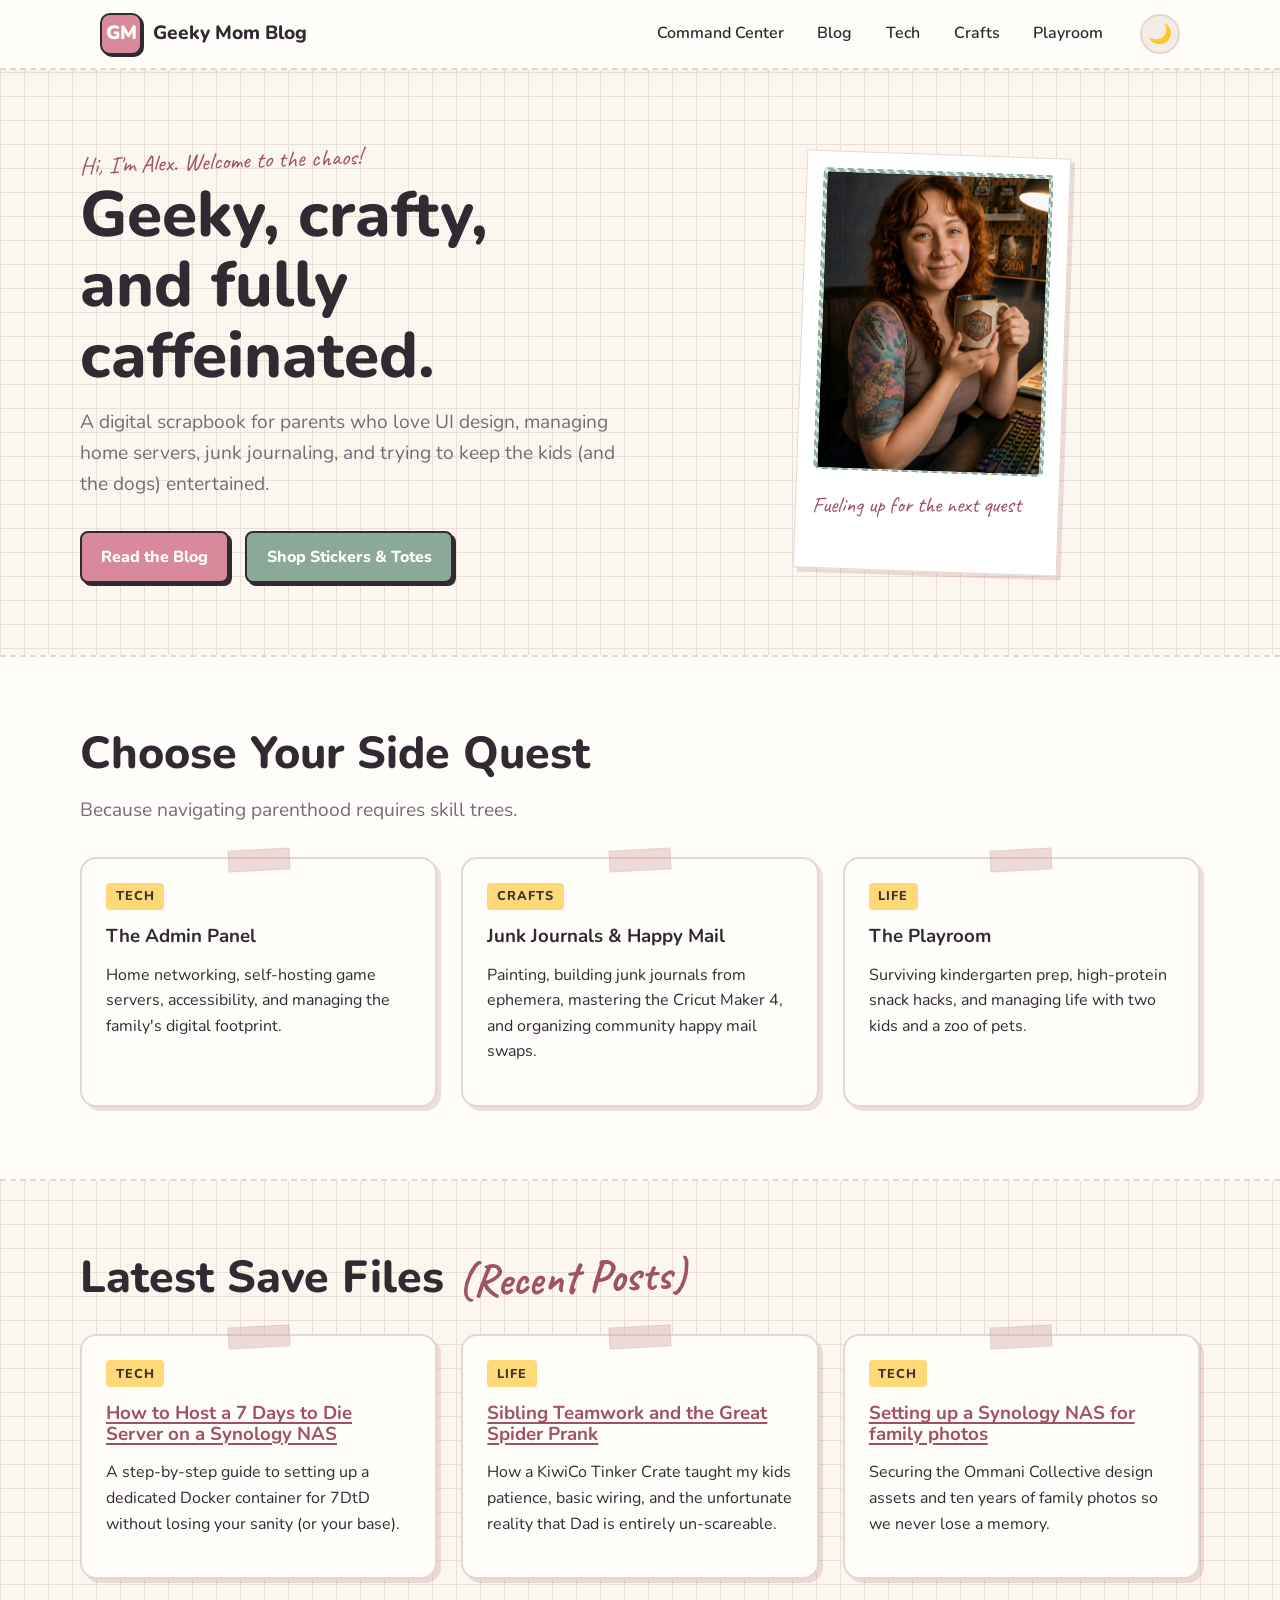
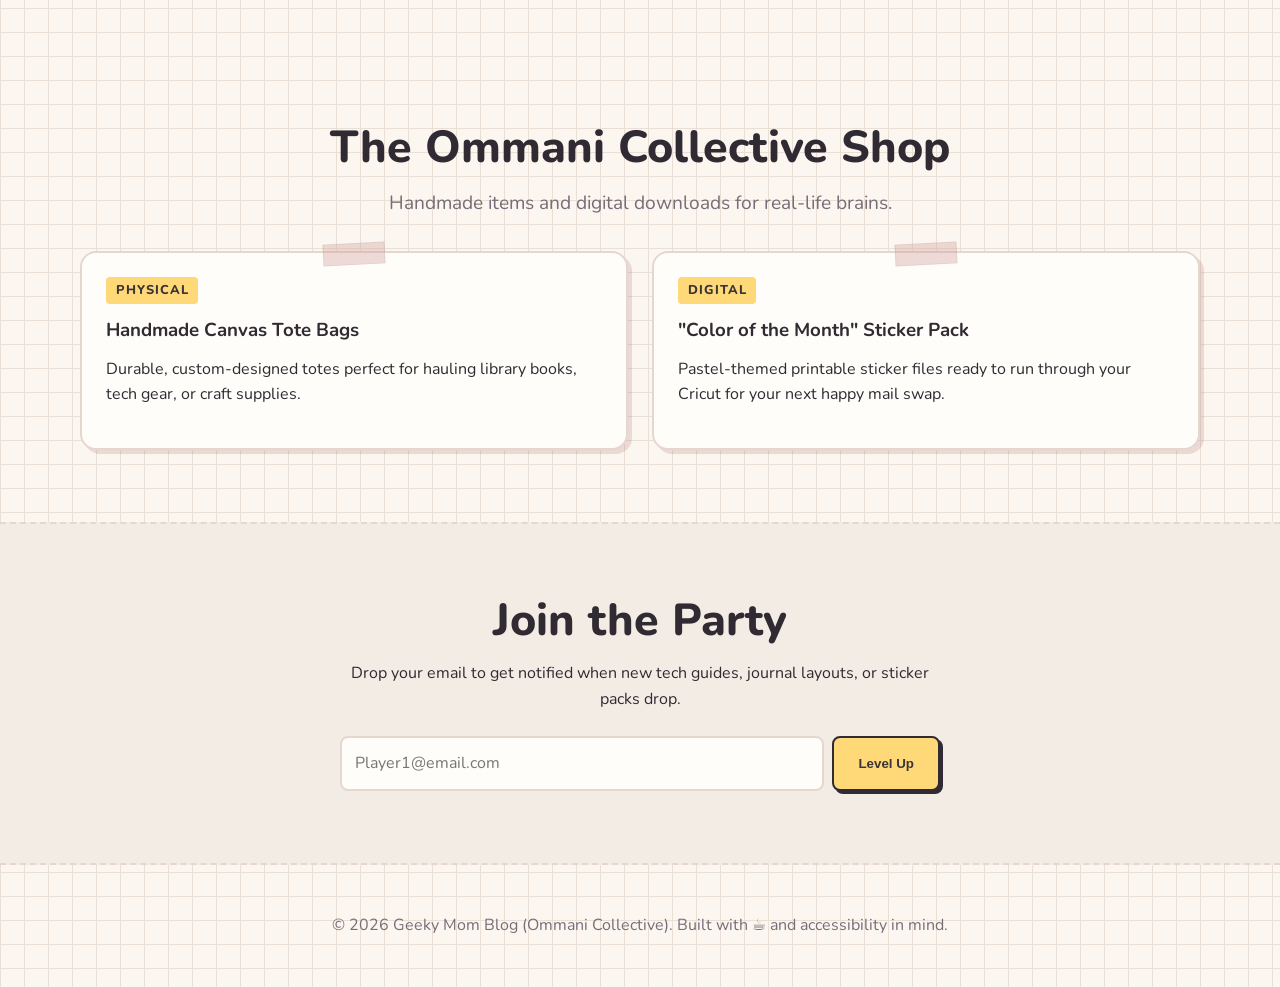
==== index.html @ cf841fa7 "Refactor CSS variables for light and dark themes Updated CSS variables for light and dark themes wit" ====
<!DOCTYPE html>
<html lang="en">
<head>
  <meta charset="UTF-8" />
  <meta name="viewport" content="width=device-width, initial-scale=1.0" />
  <meta name="description" content="Geeky Mom Blog - A cozy, practical resource for parents who love tech, gaming, crafts, and making real life manageable." />
  <title>Geeky Mom Blog | By Alex</title>
  
  <link rel="preconnect" href="https://fonts.googleapis.com">
  <link rel="preconnect" href="https://fonts.gstatic.com" crossorigin>
  <link href="https://fonts.googleapis.com/css2?family=Caveat:wght@600;700&family=Nunito:wght@400;600;800&display=swap" rel="stylesheet">

  <style>
:root {
  /* Cozy Geeky Craft Light Mode Palette */
  --bg: #fbf6ef;
  --grid-color: #eadfd4;

  --surface: #fffdf9;
  --surface-soft: #f3ece5;

  --ink: #302b33;
  --muted: #766d78;

  --brand: #d8899b;       /* playful dusty rose */
  --brand-dark: #9f5263;  /* stronger rose for links */
  --accent: #8aa99a;      /* softer modern sage */
  --accent-soft: #e1ece5; /* pale mint-sage */

  --lavender: #d8c7ef;
  --lavender-soft: #f0e9fa;

  --highlight: #ffd977;   /* warm sticker gold */
  --peach: #f4b7a6;
  --blue: #8bb9d6;

  --border: #e5d7ce;
  --shadow: 4px 4px 0px rgba(159, 82, 99, 0.18);

  --radius: 16px;
  --max-width: 1120px;
}

/* Late Night Geek Mode Palette */
[data-theme="dark"] {
  --bg: #171827;
  --grid-color: #29283a;

  --surface: #232337;
  --surface-soft: #2e2d46;

  --ink: #fff7ed;
  --muted: #c7bdcb;

  --brand: #ff9fb7;       /* cyber rose */
  --brand-dark: #ffb4c6;  /* brighter link rose */
  --accent: #7fd7c4;      /* mint-cyan instead of muddy green */
  --accent-soft: #263f46; /* deep teal panel */

  --lavender: #b9a7ff;
  --lavender-soft: #332f55;

  --highlight: #ffd86b;
  --peach: #ffb199;
  --blue: #7cc7ff;

  --border: #47445f;
  --shadow: 4px 4px 0px rgba(255, 159, 183, 0.22);
}

    * {
      box-sizing: border-box;
      transition: background-color 0.3s ease, color 0.3s ease;
    }

    html {
      scroll-behavior: smooth;
    }

    body {
      margin: 0;
      font-family: 'Nunito', system-ui, sans-serif;
      color: var(--ink);
      background-color: var(--bg);
      /* Grid paper background texture */
      background-image: 
        linear-gradient(var(--grid-color) 1px, transparent 1px),
        linear-gradient(90deg, var(--grid-color) 1px, transparent 1px);
      background-size: 24px 24px;
      line-height: 1.6;
    }

    .handwritten {
      font-family: 'Caveat', cursive;
      color: var(--brand-dark);
      font-size: 1.5em;
      transform: rotate(-2deg);
      display: inline-block;
    }

    a {
      color: var(--brand-dark);
      text-decoration-thickness: 0.12em;
      text-underline-offset: 0.18em;
    }

    a:hover {
      color: var(--accent);
    }

    a:focus-visible, button:focus-visible, input:focus-visible {
      outline: 3px dashed var(--brand);
      outline-offset: 4px;
      border-radius: 8px;
    }

    /* Header & Navigation */
    header {
      background: var(--surface);
      border-bottom: 2px dashed var(--border);
      position: sticky;
      top: 0;
      z-index: 20;
      box-shadow: 0 4px 12px rgba(0,0,0,0.03);
    }

    .nav-wrap {
      max-width: var(--max-width);
      margin: 0 auto;
      padding: 0.8rem 1.25rem;
      display: flex;
      align-items: center;
      justify-content: space-between;
      flex-wrap: wrap;
      gap: 1rem;
    }

    .site-logo {
      display: inline-flex;
      align-items: center;
      gap: 0.7rem;
      text-decoration: none;
      color: var(--ink);
      font-weight: 800;
      font-size: 1.2rem;
    }

    .logo-mark {
      width: 42px;
      height: 42px;
      display: grid;
      place-items: center;
      border-radius: 10px;
      background: var(--brand);
      color: var(--surface);
      font-weight: 900;
      border: 2px solid var(--ink);
      box-shadow: 2px 2px 0px var(--ink); /* Pixel/gamified shadow */
    }

    nav {
      display: flex;
      align-items: center;
      gap: 1.5rem;
    }

    nav ul {
      list-style: none;
      display: flex;
      flex-wrap: wrap;
      gap: 0.5rem;
      margin: 0;
      padding: 0;
    }

    nav a {
      display: inline-block;
      padding: 0.4rem 0.8rem;
      border-radius: 8px;
      color: var(--ink);
      text-decoration: none;
      font-weight: 600;
    }

    nav a:hover {
      background: var(--accent-soft);
      color: var(--ink);
      transform: translateY(-1px);
    }

    /* Dark Mode Toggle */
    #theme-toggle {
      background: var(--surface-soft);
      border: 2px solid var(--border);
      border-radius: 50%;
      width: 40px;
      height: 40px;
      cursor: pointer;
      display: grid;
      place-items: center;
      font-size: 1.2rem;
    }
    
    #theme-toggle:hover {
      background: var(--highlight);
      border-color: var(--ink);
    }

    /* Layout Basics */
    section {
      padding: 4.5rem 1.25rem;
    }

    .container {
      max-width: var(--max-width);
      margin: 0 auto;
    }

    h1, h2, h3 {
      line-height: 1.1;
      margin: 0 0 1rem;
      color: var(--ink);
    }

    h1 { font-size: clamp(2.2rem, 5vw, 4rem); font-weight: 800; }
    h2 { font-size: clamp(1.8rem, 4vw, 2.8rem); font-weight: 800; }
    
    .lead {
      font-size: 1.2rem;
      color: var(--muted);
      max-width: 60ch;
      margin: 0 0 1.5rem;
    }

    /* Buttons */
    .btn {
      display: inline-flex;
      align-items: center;
      justify-content: center;
      padding: 0.7rem 1.2rem;
      border-radius: 8px;
      font-weight: 800;
      text-decoration: none;
      border: 2px solid var(--ink);
      box-shadow: 3px 3px 0px var(--ink);
      transition: all 0.15s ease;
    }

    .btn:hover {
      transform: translate(2px, 2px);
      box-shadow: 1px 1px 0px var(--ink);
    }

    .btn-primary {
      background: var(--brand);
      color: #fff;
    }

    .btn-secondary {
      background: var(--accent);
      color: #fff;
    }

    /* Hero Section */
    .hero-grid {
      display: grid;
      grid-template-columns: 1fr 1fr;
      gap: 3rem;
      align-items: center;
    }

    .polaroid-wrapper {
      background: #fff;
      padding: 1rem 1rem 3rem 1rem;
      border: 1px solid var(--border);
      box-shadow: var(--shadow);
      transform: rotate(2deg);
      max-width: 400px;
      margin: auto;
    }

    .polaroid-img {
      width: 100%;
      height: 300px;
      background: var(--accent-soft);
      border-radius: 4px;
      display: grid;
      place-items: center;
      color: var(--accent);
      font-weight: 800;
      text-align: center;
      border: 2px dashed var(--accent);
    }

    .polaroid-caption {
      text-align: center;
      margin-top: 1rem;
      font-size: 1.4rem;
    }

    /* Cards */
    .card-grid {
      display: grid;
      grid-template-columns: repeat(auto-fit, minmax(300px, 1fr));
      gap: 1.5rem;
    }

    .card {
      background: var(--surface);
      border: 2px solid var(--border);
      border-radius: var(--radius);
      padding: 1.5rem;
      box-shadow: var(--shadow);
      position: relative;
    }

    /* "Washi Tape" effect */
    .card::before {
      content: '';
      position: absolute;
      top: -10px;
      left: 50%;
      transform: translateX(-50%) rotate(-3deg);
      width: 60px;
      height: 20px;
      background: rgba(210, 166, 161, 0.4);
      border: 1px solid rgba(0,0,0,0.05);
    }

    .tag {
      display: inline-block;
      margin-bottom: 1rem;
      padding: 0.2rem 0.6rem;
      border-radius: 4px;
      background: var(--highlight);
      color: #3a3536; /* Always dark for contrast */
      font-weight: 800;
      font-size: 0.8rem;
      text-transform: uppercase;
      letter-spacing: 1px;
    }

    /* Newsletter */
    .newsletter {
      background: var(--surface-soft);
      border-top: 2px dashed var(--border);
      border-bottom: 2px dashed var(--border);
    }

    .newsletter-box {
      text-align: center;
      max-width: 600px;
      margin: auto;
    }

    form {
      display: flex;
      gap: 0.5rem;
      margin-top: 1.5rem;
    }

    input {
      flex: 1;
      padding: 0.8rem;
      border-radius: 8px;
      border: 2px solid var(--border);
      font: inherit;
      background: var(--surface);
      color: var(--ink);
    }

    button[type="submit"] {
      padding: 0.8rem 1.5rem;
      border-radius: 8px;
      border: 2px solid var(--ink);
      background: var(--highlight);
      color: #3a3536;
      font-weight: 800;
      cursor: pointer;
      box-shadow: 3px 3px 0px var(--ink);
      transition: all 0.15s ease;
    }
    
    button[type="submit"]:hover {
      transform: translate(2px, 2px);
      box-shadow: 1px 1px 0px var(--ink);
    }

    footer {
      padding: 2rem 1.25rem;
      text-align: center;
      color: var(--muted);
    }

    @media (max-width: 860px) {
      .hero-grid { grid-template-columns: 1fr; }
      .polaroid-wrapper { transform: rotate(0); margin-top: 2rem; }
      form { flex-direction: column; }
    }
  </style>
</head>
<body>

  <header>
    <div class="nav-wrap">
      <a class="site-logo" href="index.html">
        <span class="logo-mark" aria-hidden="true">GM</span>
        <span>Geeky Mom Blog</span>
      </a>

      <nav aria-label="Main navigation">
        <ul>
          <li><a href="index.html">Command Center</a></li>
          <li><a href="blog.html">Blog</a></li>
          <li><a href="admin-panel.html">Tech</a></li>
          <li><a href="crafts.html">Crafts</a></li>
          <li><a href="playroom.html">Playroom</a></li>
        </ul>
        <button id="theme-toggle" aria-label="Switch to Dark Mode" title="Toggle Dark/Light Mode">🌙</button>
      </nav>
    </div>
  </header>

  <main id="main-content">
    
    <section class="hero">
      <div class="container hero-grid">
        <div>
          <span class="handwritten">Hi, I'm Alex. Welcome to the chaos!</span>
          <h1>Geeky, crafty, and fully caffeinated.</h1>
          <p class="lead">A digital scrapbook for parents who love UI design, managing home servers, junk journaling, and trying to keep the kids (and the dogs) entertained.</p>
          <div style="display: flex; gap: 1rem; margin-top: 2rem;">
            <a class="btn btn-primary" href="blog.html">Read the Blog</a>
            <a class="btn btn-secondary" href="#shop">Shop Stickers & Totes</a>
          </div>
        </div>

        <div class="polaroid-wrapper">
          <div class="polaroid-img">
          <img src="images/Defaultcopy.png" alt="Image of Alex showing off sleeve tattoo with a coffee mug" class="polaroid-img">
          </div>
          <div class="polaroid-caption handwritten">Fueling up for the next quest</div>
        </div>
      </div>
    </section>

    <section id="quests" style="background: var(--surface); border-top: 2px dashed var(--border); border-bottom: 2px dashed var(--border);">
      <div class="container">
        <h2>Choose Your Side Quest</h2>
        <p class="lead">Because navigating parenthood requires skill trees.</p>
        
        <div class="card-grid" style="margin-top: 2rem;">
          <article class="card">
            <span class="tag">Tech</span>
            <h3><a href="admin-panel.html" style="color: inherit; text-decoration: none;">The Admin Panel</a></h3>
            <p>Home networking, self-hosting game servers, accessibility, and managing the family's digital footprint.</p>
          </article>

          <article class="card">
            <span class="tag">Crafts</span>
            <h3><a href="crafts.html" style="color: inherit; text-decoration: none;">Junk Journals & Happy Mail</a></h3>
            <p>Painting, building junk journals from ephemera, mastering the Cricut Maker 4, and organizing community happy mail swaps.</p>
          </article>

           <article class="card">
            <span class="tag">Life</span>
            <h3><a href="playroom.html" style="color: inherit; text-decoration: none;">The Playroom</a></h3>
            <p>Surviving kindergarten prep, high-protein snack hacks, and managing life with two kids and a zoo of pets.</p>
          </article>
        </div>
      </div>
    </section>

    <section id="latest">
      <div class="container">
        <h2>Latest Save Files <span class="handwritten" style="font-size:1em;">(Recent Posts)</span></h2>
        
        <div class="card-grid" style="margin-top: 2rem;">
          <article class="card">
            <span class="tag">Tech</span>
            <h3><a href="7dtd-server.html">How to Host a 7 Days to Die Server on a Synology NAS</a></h3>
            <p>A step-by-step guide to setting up a dedicated Docker container for 7DtD without losing your sanity (or your base).</p>
          </article>

          <article class="card">
            <span class="tag">Life</span>
            <h3><a href="kiwico-spider.html">Sibling Teamwork and the Great Spider Prank</a></h3>
            <p>How a KiwiCo Tinker Crate taught my kids patience, basic wiring, and the unfortunate reality that Dad is entirely un-scareable.</p>
          </article>

          <article class="card">
            <span class="tag">Tech</span>
            <h3><a href="synology-photos.html">Setting up a Synology NAS for family photos</a></h3>
            <p>Securing the Ommani Collective design assets and ten years of family photos so we never lose a memory.</p>
          </article>
        </div>
      </div>
    </section>

    <section id="shop" class="shop-section">
      <div class="container" style="text-align: center;">
        <h2>The Ommani Collective Shop</h2>
        <p class="lead" style="margin: 0 auto 2rem;">Handmade items and digital downloads for real-life brains.</p>
        
        <div class="card-grid" style="text-align: left;">
          <article class="card">
            <span class="tag">Physical</span>
            <h3>Handmade Canvas Tote Bags</h3>
            <p>Durable, custom-designed totes perfect for hauling library books, tech gear, or craft supplies.</p>
          </article>

          <article class="card">
            <span class="tag">Digital</span>
            <h3>"Color of the Month" Sticker Pack</h3>
            <p>Pastel-themed printable sticker files ready to run through your Cricut for your next happy mail swap.</p>
          </article>
        </div>
      </div>
    </section>

    <section class="newsletter">
      <div class="container newsletter-box">
        <h2>Join the Party</h2>
        <p>Drop your email to get notified when new tech guides, journal layouts, or sticker packs drop.</p>
        <form action="#" method="post">
          <input type="email" placeholder="Player1@email.com" aria-label="Email address" required />
          <button type="submit">Level Up</button>
        </form>
      </div>
    </section>

  </main>

  <footer>
    <div class="container">
      <p>&copy; <span id="year"></span> Geeky Mom Blog (Ommani Collective). Built with ☕ and accessibility in mind.</p>
    </div>
  </footer>

  <script>
    // Set Current Year
    document.getElementById("year").textContent = new Date().getFullYear();

    // Dark Mode Toggle Logic
    const toggleBtn = document.getElementById('theme-toggle');
    const htmlEl = document.documentElement;
    
    // Check local storage for preference
    const currentTheme = localStorage.getItem('theme');
    if (currentTheme === 'dark') {
      htmlEl.setAttribute('data-theme', 'dark');
      toggleBtn.textContent = '☀️';
      toggleBtn.setAttribute('aria-label', 'Switch to Light Mode');
    }

    toggleBtn.addEventListener('click', () => {
      if (htmlEl.getAttribute('data-theme') === 'dark') {
        htmlEl.removeAttribute('data-theme');
        localStorage.setItem('theme', 'light');
        toggleBtn.textContent = '🌙';
        toggleBtn.setAttribute('aria-label', 'Switch to Dark Mode');
      } else {
        htmlEl.setAttribute('data-theme', 'dark');
        localStorage.setItem('theme', 'dark');
        toggleBtn.textContent = '☀️';
        toggleBtn.setAttribute('aria-label', 'Switch to Light Mode');
      }
    });
  </script>
</body>
</html>
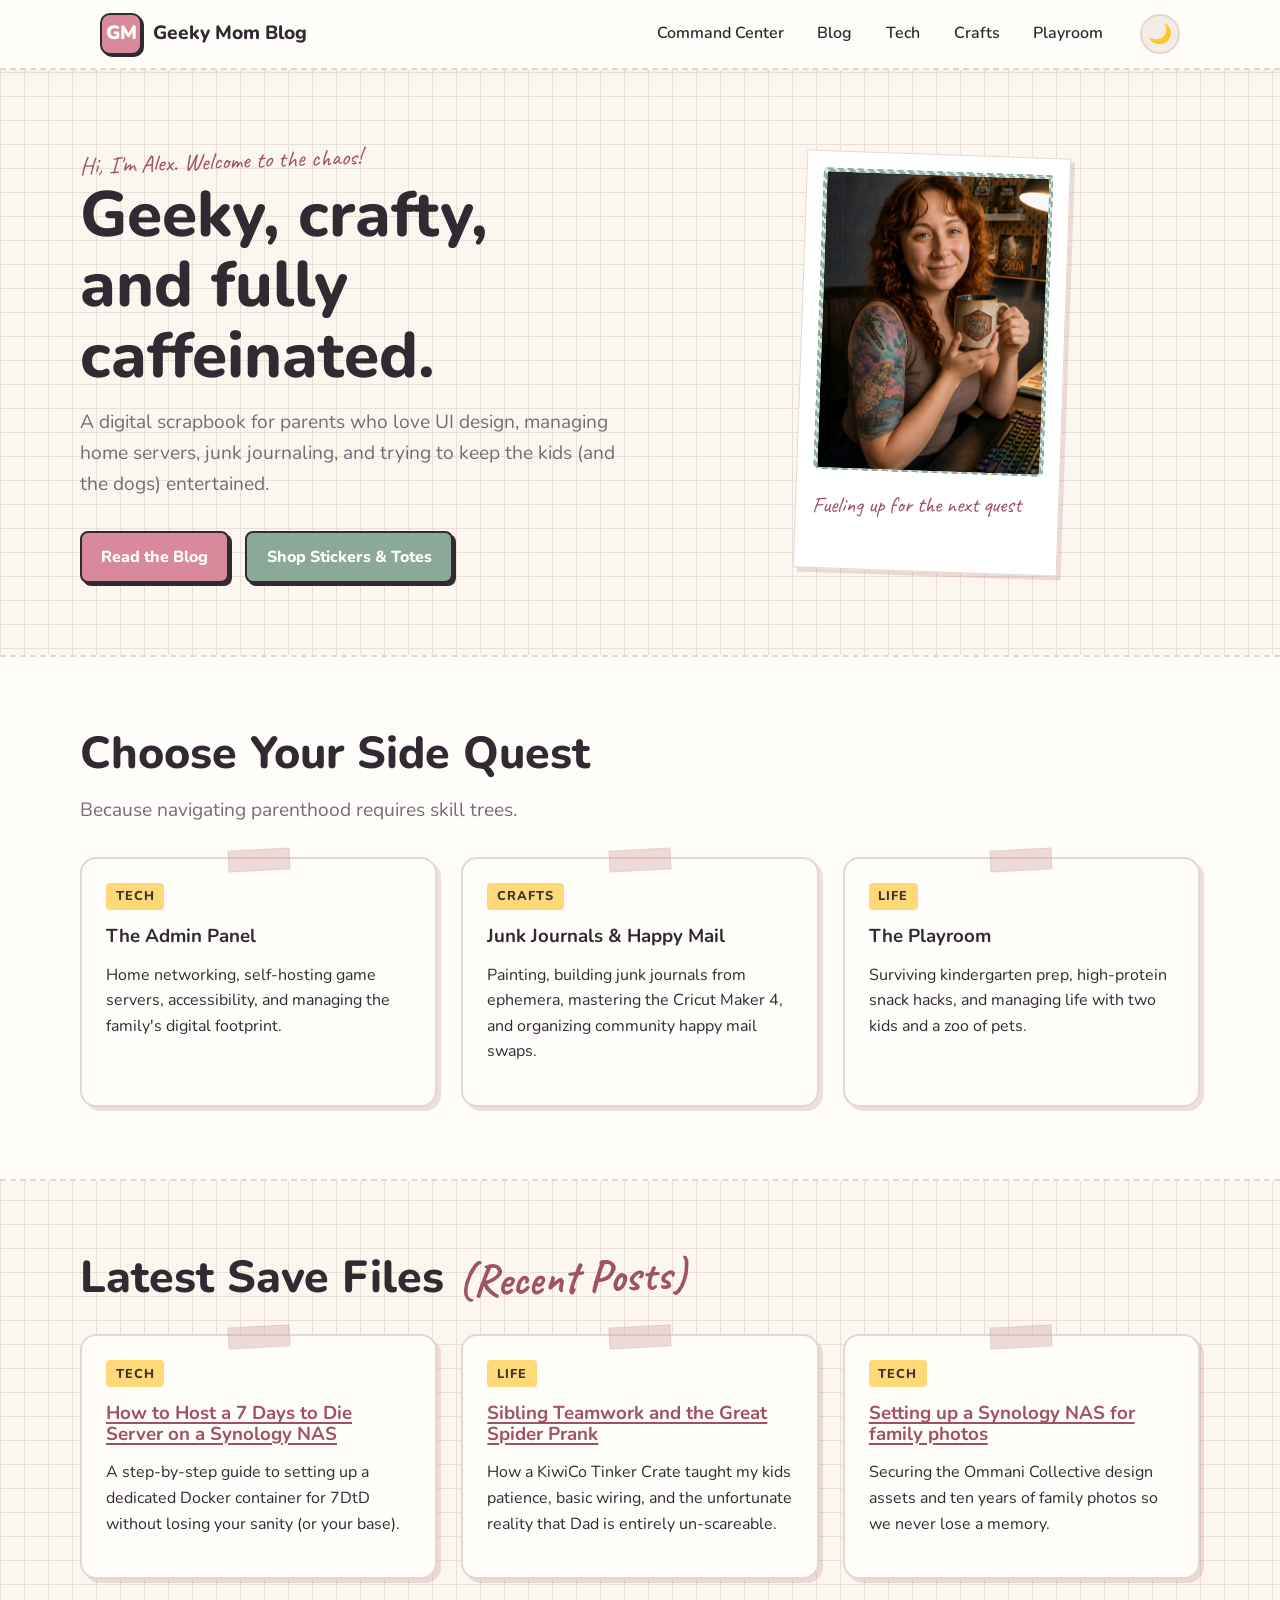
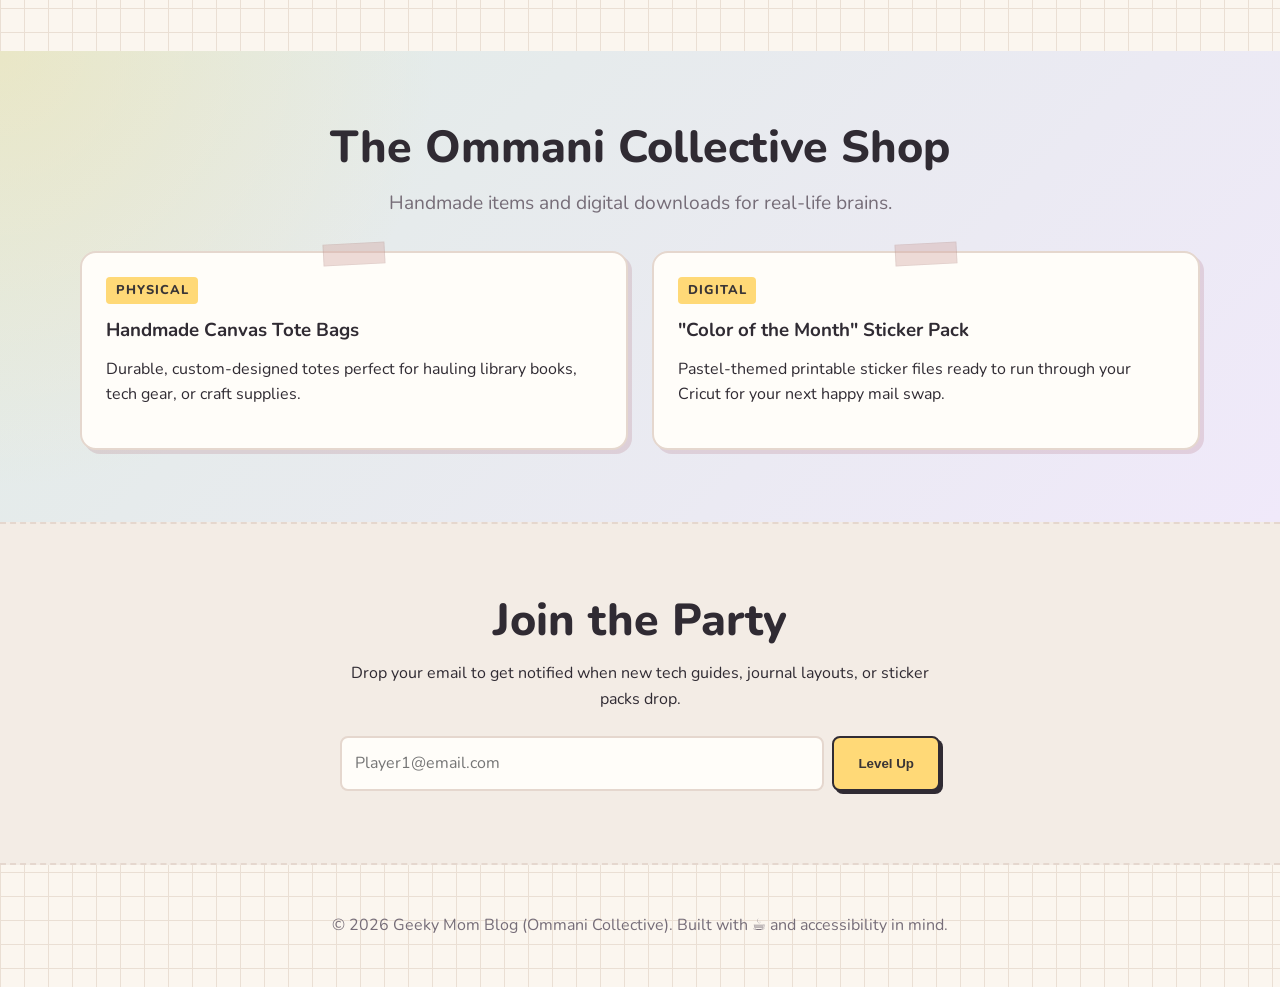
==== commit 7ef50d07: "Add styles for shop section with gradients" ====
--- a/index.html
+++ b/index.html
@@ -326,7 +326,18 @@
       background: rgba(210, 166, 161, 0.4);
       border: 1px solid rgba(0,0,0,0.05);
     }
-
+.shop-section {
+  background:
+    radial-gradient(circle at top left, rgba(255, 217, 119, 0.28), transparent 32%),
+    linear-gradient(135deg, var(--accent-soft), var(--lavender-soft));
+}
+
+[data-theme="dark"] .shop-section {
+  background:
+    radial-gradient(circle at top left, rgba(255, 216, 107, 0.18), transparent 30%),
+    radial-gradient(circle at bottom right, rgba(127, 215, 196, 0.16), transparent 34%),
+    linear-gradient(135deg, #22243a, #263f46);
+}
     .tag {
       display: inline-block;
       margin-bottom: 1rem;
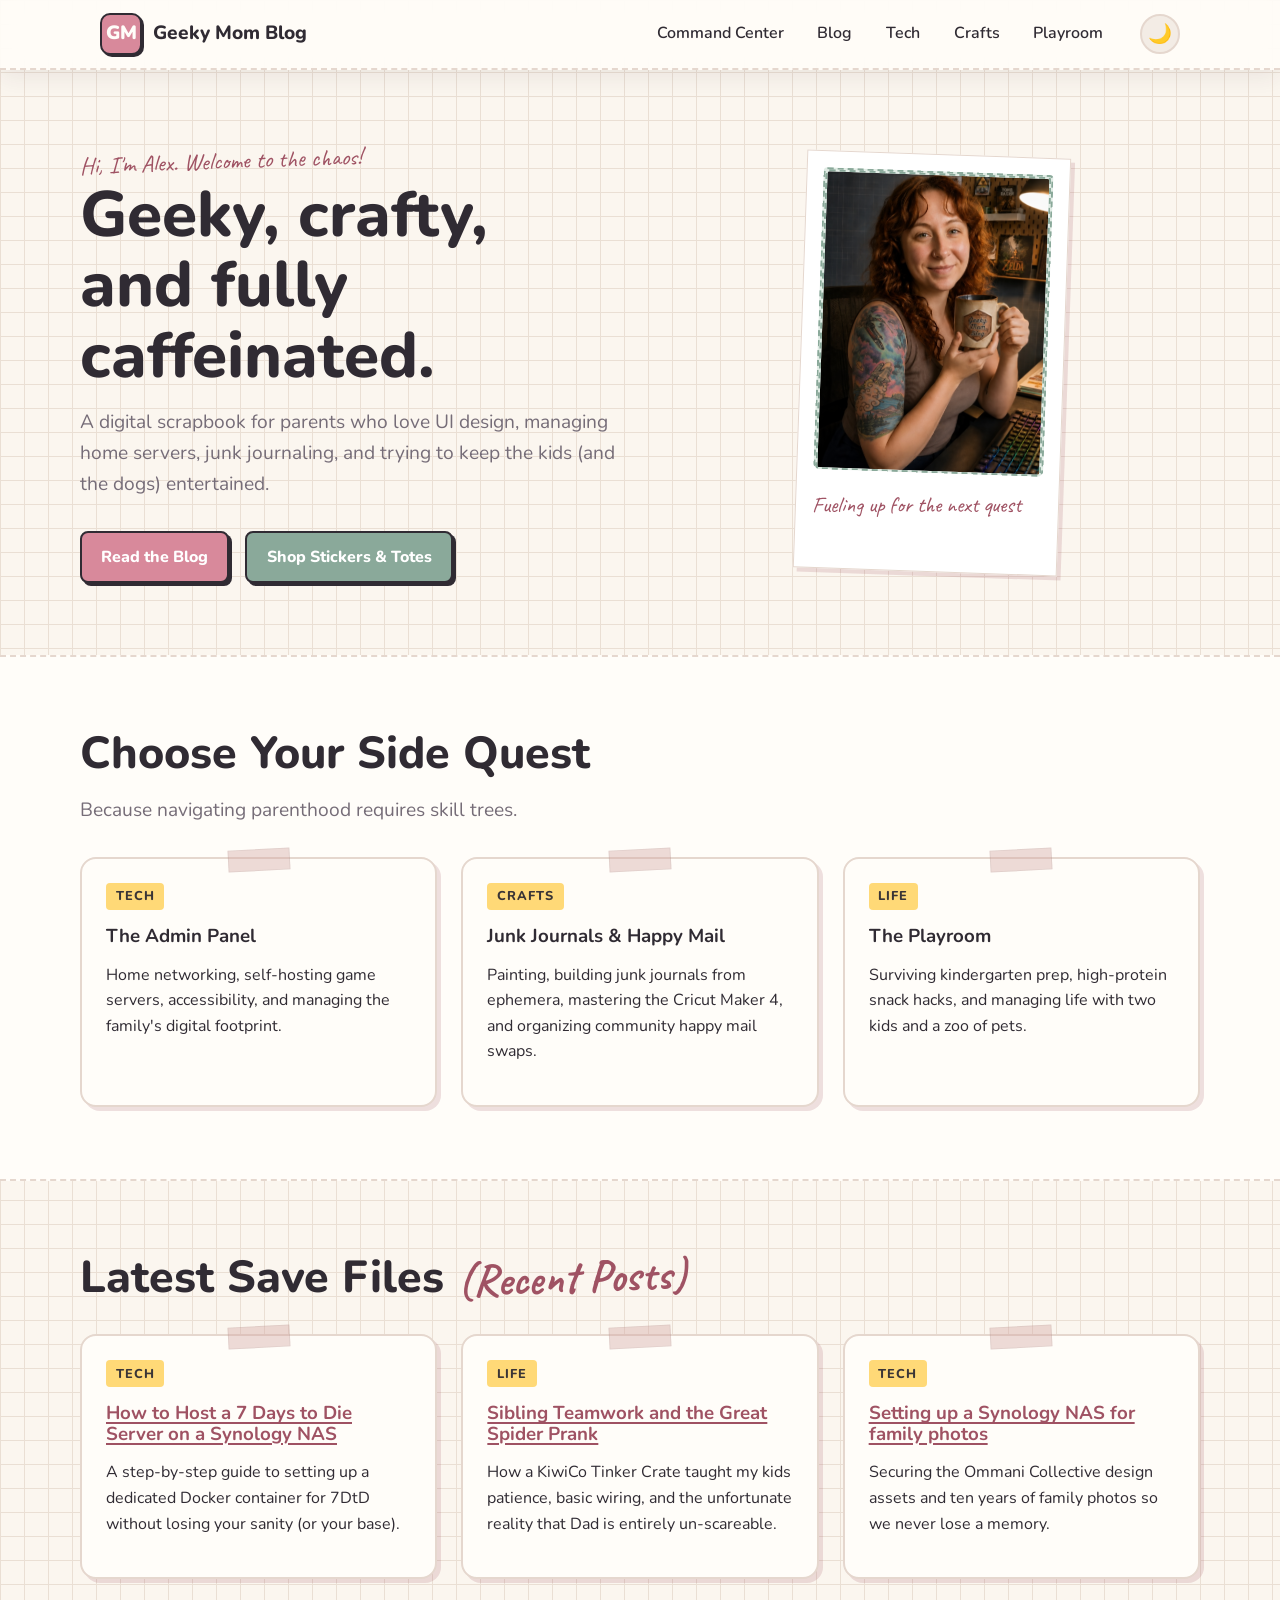
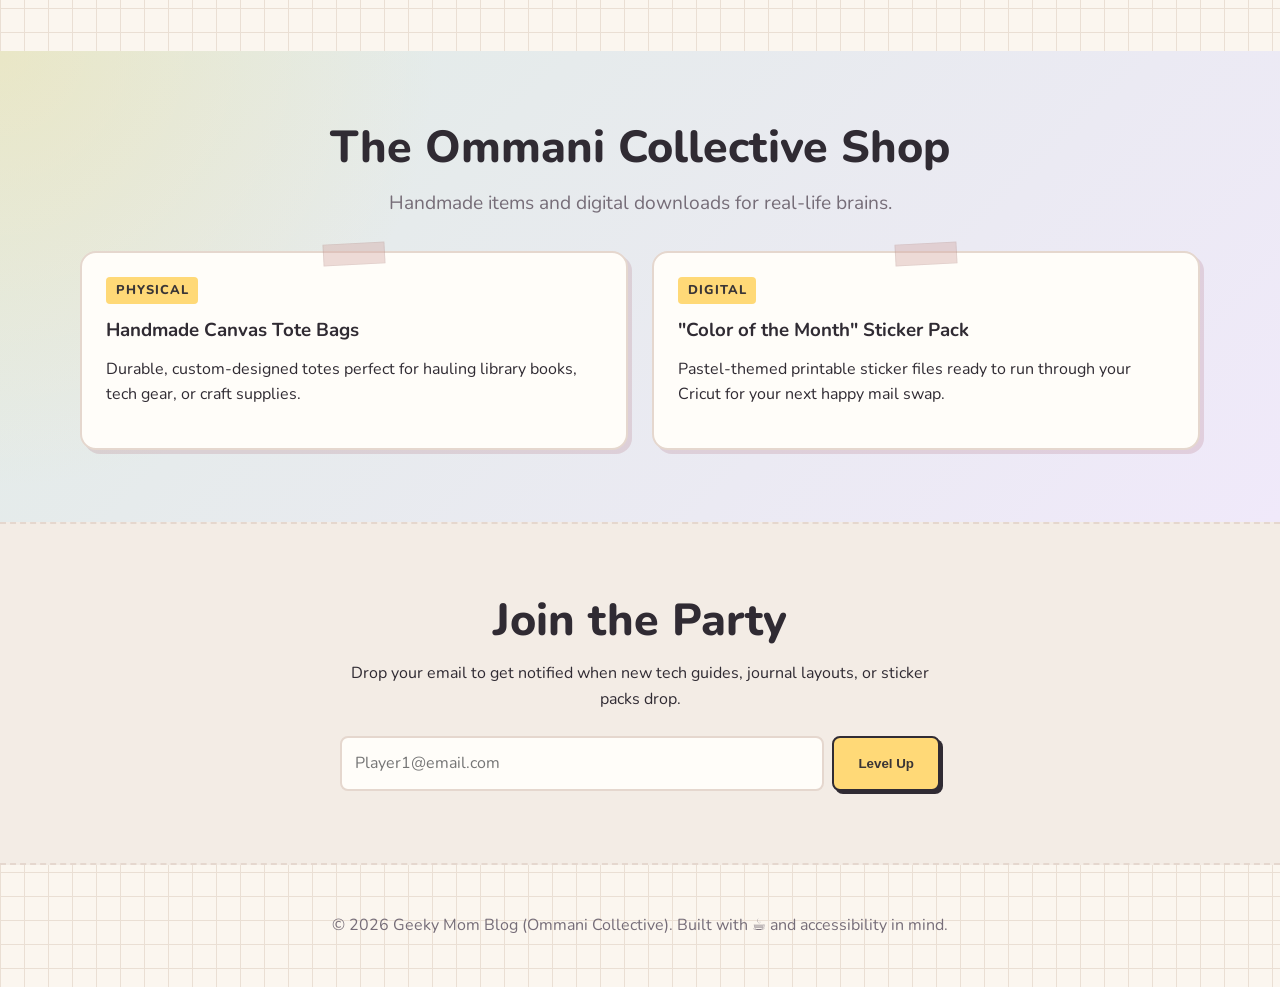
==== commit f5b9ddc5: "Revise header styles and add dark theme support Updated header styles for improved aesthetics and ad" ====
--- a/index.html
+++ b/index.html
@@ -116,13 +116,19 @@
 
     /* Header & Navigation */
     header {
-      background: var(--surface);
-      border-bottom: 2px dashed var(--border);
-      position: sticky;
-      top: 0;
-      z-index: 20;
-      box-shadow: 0 4px 12px rgba(0,0,0,0.03);
-    }
+  background: rgba(255, 253, 249, 0.88);
+  border-bottom: 2px dashed var(--border);
+  position: sticky;
+  top: 0;
+  z-index: 20;
+  box-shadow: 0 8px 24px rgba(48, 43, 51, 0.08);
+  backdrop-filter: blur(12px);
+}
+
+[data-theme="dark"] header {
+  background: rgba(35, 35, 55, 0.88);
+  box-shadow: 0 8px 24px rgba(0, 0, 0, 0.28);
+}
 
     .nav-wrap {
       max-width: var(--max-width);
@@ -260,7 +266,20 @@
       background: var(--accent);
       color: #fff;
     }
-
+    [data-theme="dark"] .btn-primary {
+  background: linear-gradient(135deg, var(--brand), var(--lavender));
+  color: #171827;
+}
+
+[data-theme="dark"] .btn-secondary {
+  background: linear-gradient(135deg, var(--accent), var(--blue));
+  color: #171827;
+}
+
+[data-theme="dark"] .tag {
+  background: linear-gradient(135deg, var(--highlight), var(--peach));
+  color: #171827;
+}
     /* Hero Section */
     .hero-grid {
       display: grid;
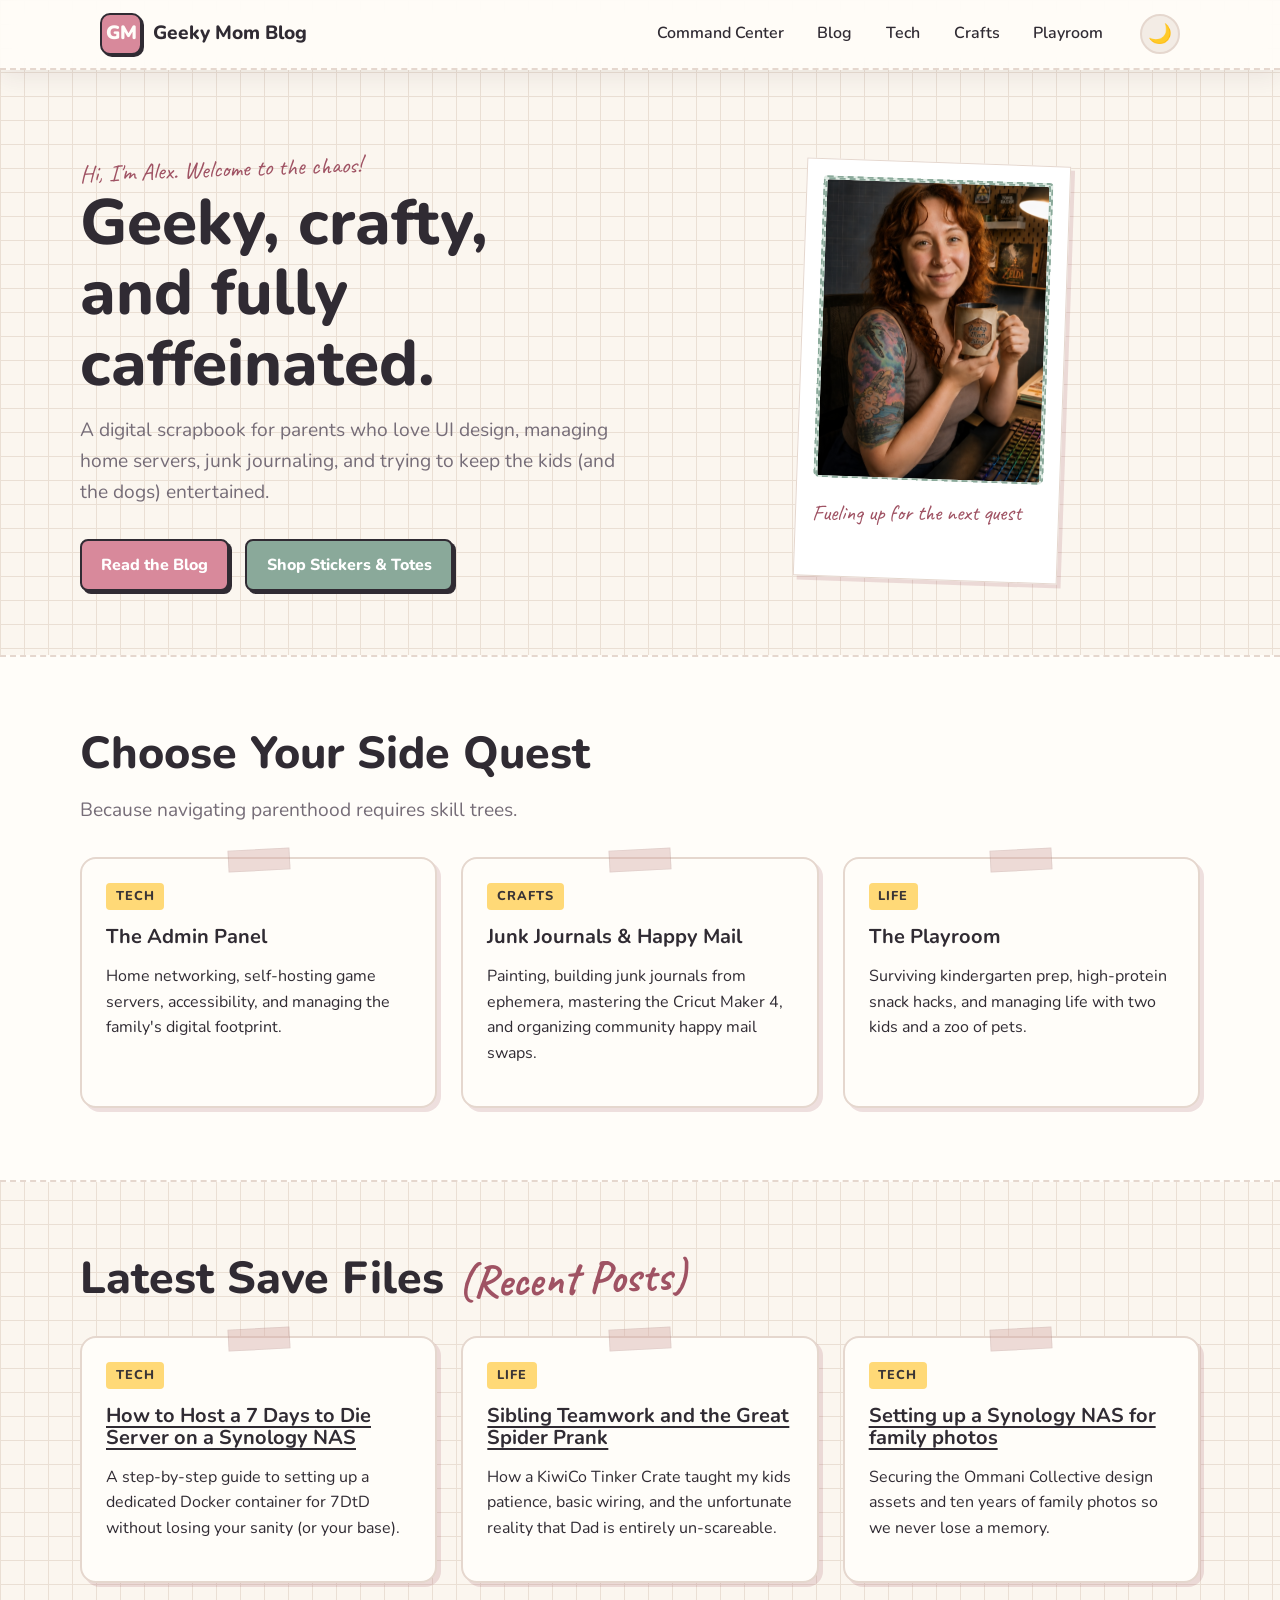
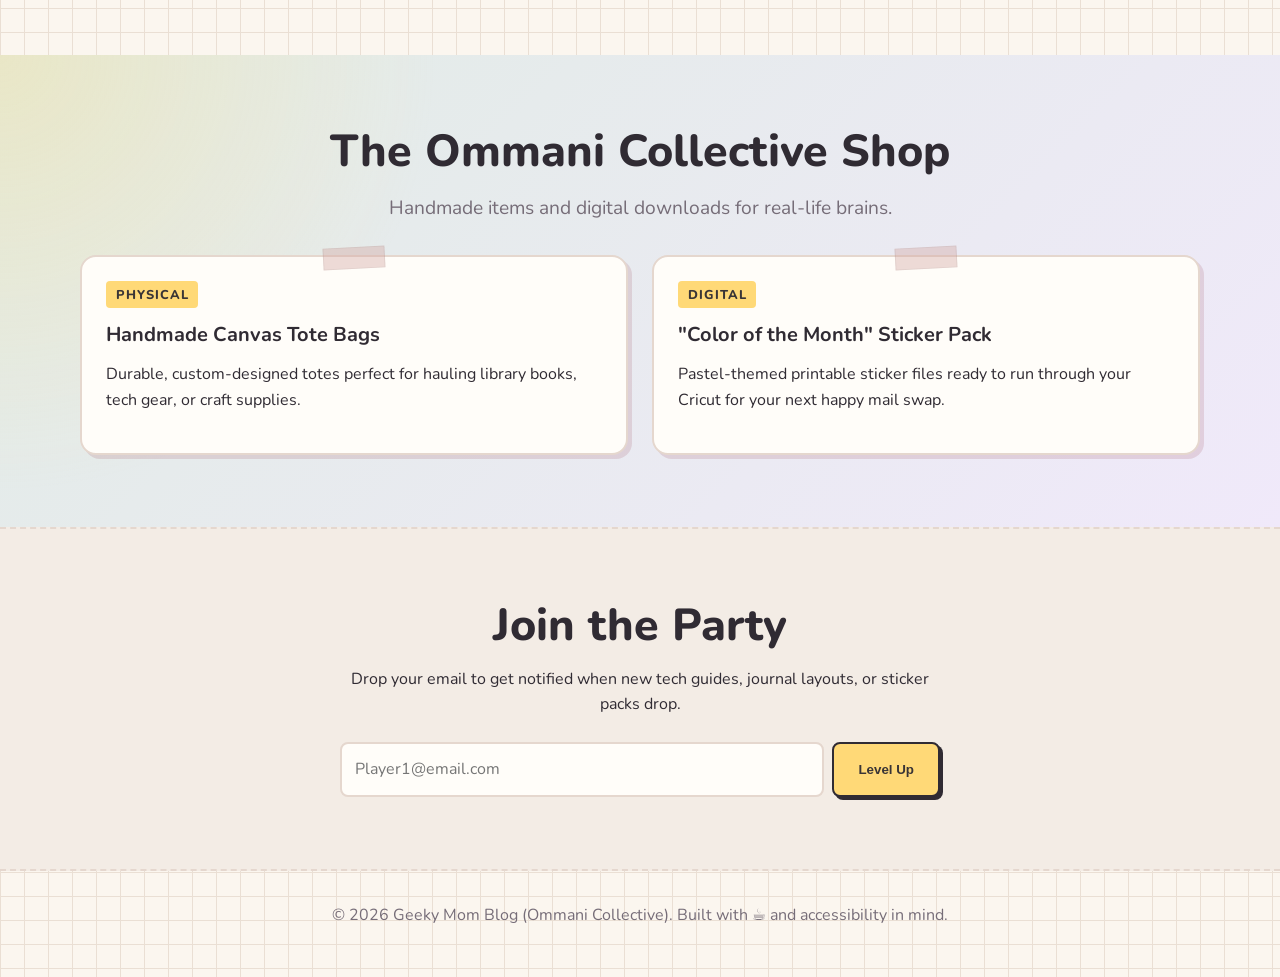
==== commit 96bbe2fa: "Link external stylesheet and remove inline styles Removed inline styles and linked external styleshe" ====
--- a/index.html
+++ b/index.html
@@ -9,425 +9,7 @@
   <link rel="preconnect" href="https://fonts.googleapis.com">
   <link rel="preconnect" href="https://fonts.gstatic.com" crossorigin>
   <link href="https://fonts.googleapis.com/css2?family=Caveat:wght@600;700&family=Nunito:wght@400;600;800&display=swap" rel="stylesheet">
-
-  <style>
-:root {
-  /* Cozy Geeky Craft Light Mode Palette */
-  --bg: #fbf6ef;
-  --grid-color: #eadfd4;
-
-  --surface: #fffdf9;
-  --surface-soft: #f3ece5;
-
-  --ink: #302b33;
-  --muted: #766d78;
-
-  --brand: #d8899b;       /* playful dusty rose */
-  --brand-dark: #9f5263;  /* stronger rose for links */
-  --accent: #8aa99a;      /* softer modern sage */
-  --accent-soft: #e1ece5; /* pale mint-sage */
-
-  --lavender: #d8c7ef;
-  --lavender-soft: #f0e9fa;
-
-  --highlight: #ffd977;   /* warm sticker gold */
-  --peach: #f4b7a6;
-  --blue: #8bb9d6;
-
-  --border: #e5d7ce;
-  --shadow: 4px 4px 0px rgba(159, 82, 99, 0.18);
-
-  --radius: 16px;
-  --max-width: 1120px;
-}
-
-/* Late Night Geek Mode Palette */
-[data-theme="dark"] {
-  --bg: #171827;
-  --grid-color: #29283a;
-
-  --surface: #232337;
-  --surface-soft: #2e2d46;
-
-  --ink: #fff7ed;
-  --muted: #c7bdcb;
-
-  --brand: #ff9fb7;       /* cyber rose */
-  --brand-dark: #ffb4c6;  /* brighter link rose */
-  --accent: #7fd7c4;      /* mint-cyan instead of muddy green */
-  --accent-soft: #263f46; /* deep teal panel */
-
-  --lavender: #b9a7ff;
-  --lavender-soft: #332f55;
-
-  --highlight: #ffd86b;
-  --peach: #ffb199;
-  --blue: #7cc7ff;
-
-  --border: #47445f;
-  --shadow: 4px 4px 0px rgba(255, 159, 183, 0.22);
-}
-
-    * {
-      box-sizing: border-box;
-      transition: background-color 0.3s ease, color 0.3s ease;
-    }
-
-    html {
-      scroll-behavior: smooth;
-    }
-
-    body {
-      margin: 0;
-      font-family: 'Nunito', system-ui, sans-serif;
-      color: var(--ink);
-      background-color: var(--bg);
-      /* Grid paper background texture */
-      background-image: 
-        linear-gradient(var(--grid-color) 1px, transparent 1px),
-        linear-gradient(90deg, var(--grid-color) 1px, transparent 1px);
-      background-size: 24px 24px;
-      line-height: 1.6;
-    }
-
-    .handwritten {
-      font-family: 'Caveat', cursive;
-      color: var(--brand-dark);
-      font-size: 1.5em;
-      transform: rotate(-2deg);
-      display: inline-block;
-    }
-
-    a {
-      color: var(--brand-dark);
-      text-decoration-thickness: 0.12em;
-      text-underline-offset: 0.18em;
-    }
-
-    a:hover {
-      color: var(--accent);
-    }
-
-    a:focus-visible, button:focus-visible, input:focus-visible {
-      outline: 3px dashed var(--brand);
-      outline-offset: 4px;
-      border-radius: 8px;
-    }
-
-    /* Header & Navigation */
-    header {
-  background: rgba(255, 253, 249, 0.88);
-  border-bottom: 2px dashed var(--border);
-  position: sticky;
-  top: 0;
-  z-index: 20;
-  box-shadow: 0 8px 24px rgba(48, 43, 51, 0.08);
-  backdrop-filter: blur(12px);
-}
-
-[data-theme="dark"] header {
-  background: rgba(35, 35, 55, 0.88);
-  box-shadow: 0 8px 24px rgba(0, 0, 0, 0.28);
-}
-
-    .nav-wrap {
-      max-width: var(--max-width);
-      margin: 0 auto;
-      padding: 0.8rem 1.25rem;
-      display: flex;
-      align-items: center;
-      justify-content: space-between;
-      flex-wrap: wrap;
-      gap: 1rem;
-    }
-
-    .site-logo {
-      display: inline-flex;
-      align-items: center;
-      gap: 0.7rem;
-      text-decoration: none;
-      color: var(--ink);
-      font-weight: 800;
-      font-size: 1.2rem;
-    }
-
-    .logo-mark {
-      width: 42px;
-      height: 42px;
-      display: grid;
-      place-items: center;
-      border-radius: 10px;
-      background: var(--brand);
-      color: var(--surface);
-      font-weight: 900;
-      border: 2px solid var(--ink);
-      box-shadow: 2px 2px 0px var(--ink); /* Pixel/gamified shadow */
-    }
-
-    nav {
-      display: flex;
-      align-items: center;
-      gap: 1.5rem;
-    }
-
-    nav ul {
-      list-style: none;
-      display: flex;
-      flex-wrap: wrap;
-      gap: 0.5rem;
-      margin: 0;
-      padding: 0;
-    }
-
-    nav a {
-      display: inline-block;
-      padding: 0.4rem 0.8rem;
-      border-radius: 8px;
-      color: var(--ink);
-      text-decoration: none;
-      font-weight: 600;
-    }
-
-    nav a:hover {
-      background: var(--accent-soft);
-      color: var(--ink);
-      transform: translateY(-1px);
-    }
-
-    /* Dark Mode Toggle */
-    #theme-toggle {
-      background: var(--surface-soft);
-      border: 2px solid var(--border);
-      border-radius: 50%;
-      width: 40px;
-      height: 40px;
-      cursor: pointer;
-      display: grid;
-      place-items: center;
-      font-size: 1.2rem;
-    }
-    
-    #theme-toggle:hover {
-      background: var(--highlight);
-      border-color: var(--ink);
-    }
-
-    /* Layout Basics */
-    section {
-      padding: 4.5rem 1.25rem;
-    }
-
-    .container {
-      max-width: var(--max-width);
-      margin: 0 auto;
-    }
-
-    h1, h2, h3 {
-      line-height: 1.1;
-      margin: 0 0 1rem;
-      color: var(--ink);
-    }
-
-    h1 { font-size: clamp(2.2rem, 5vw, 4rem); font-weight: 800; }
-    h2 { font-size: clamp(1.8rem, 4vw, 2.8rem); font-weight: 800; }
-    
-    .lead {
-      font-size: 1.2rem;
-      color: var(--muted);
-      max-width: 60ch;
-      margin: 0 0 1.5rem;
-    }
-
-    /* Buttons */
-    .btn {
-      display: inline-flex;
-      align-items: center;
-      justify-content: center;
-      padding: 0.7rem 1.2rem;
-      border-radius: 8px;
-      font-weight: 800;
-      text-decoration: none;
-      border: 2px solid var(--ink);
-      box-shadow: 3px 3px 0px var(--ink);
-      transition: all 0.15s ease;
-    }
-
-    .btn:hover {
-      transform: translate(2px, 2px);
-      box-shadow: 1px 1px 0px var(--ink);
-    }
-
-    .btn-primary {
-      background: var(--brand);
-      color: #fff;
-    }
-
-    .btn-secondary {
-      background: var(--accent);
-      color: #fff;
-    }
-    [data-theme="dark"] .btn-primary {
-  background: linear-gradient(135deg, var(--brand), var(--lavender));
-  color: #171827;
-}
-
-[data-theme="dark"] .btn-secondary {
-  background: linear-gradient(135deg, var(--accent), var(--blue));
-  color: #171827;
-}
-
-[data-theme="dark"] .tag {
-  background: linear-gradient(135deg, var(--highlight), var(--peach));
-  color: #171827;
-}
-    /* Hero Section */
-    .hero-grid {
-      display: grid;
-      grid-template-columns: 1fr 1fr;
-      gap: 3rem;
-      align-items: center;
-    }
-
-    .polaroid-wrapper {
-      background: #fff;
-      padding: 1rem 1rem 3rem 1rem;
-      border: 1px solid var(--border);
-      box-shadow: var(--shadow);
-      transform: rotate(2deg);
-      max-width: 400px;
-      margin: auto;
-    }
-
-    .polaroid-img {
-      width: 100%;
-      height: 300px;
-      background: var(--accent-soft);
-      border-radius: 4px;
-      display: grid;
-      place-items: center;
-      color: var(--accent);
-      font-weight: 800;
-      text-align: center;
-      border: 2px dashed var(--accent);
-    }
-
-    .polaroid-caption {
-      text-align: center;
-      margin-top: 1rem;
-      font-size: 1.4rem;
-    }
-
-    /* Cards */
-    .card-grid {
-      display: grid;
-      grid-template-columns: repeat(auto-fit, minmax(300px, 1fr));
-      gap: 1.5rem;
-    }
-
-    .card {
-      background: var(--surface);
-      border: 2px solid var(--border);
-      border-radius: var(--radius);
-      padding: 1.5rem;
-      box-shadow: var(--shadow);
-      position: relative;
-    }
-
-    /* "Washi Tape" effect */
-    .card::before {
-      content: '';
-      position: absolute;
-      top: -10px;
-      left: 50%;
-      transform: translateX(-50%) rotate(-3deg);
-      width: 60px;
-      height: 20px;
-      background: rgba(210, 166, 161, 0.4);
-      border: 1px solid rgba(0,0,0,0.05);
-    }
-.shop-section {
-  background:
-    radial-gradient(circle at top left, rgba(255, 217, 119, 0.28), transparent 32%),
-    linear-gradient(135deg, var(--accent-soft), var(--lavender-soft));
-}
-
-[data-theme="dark"] .shop-section {
-  background:
-    radial-gradient(circle at top left, rgba(255, 216, 107, 0.18), transparent 30%),
-    radial-gradient(circle at bottom right, rgba(127, 215, 196, 0.16), transparent 34%),
-    linear-gradient(135deg, #22243a, #263f46);
-}
-    .tag {
-      display: inline-block;
-      margin-bottom: 1rem;
-      padding: 0.2rem 0.6rem;
-      border-radius: 4px;
-      background: var(--highlight);
-      color: #3a3536; /* Always dark for contrast */
-      font-weight: 800;
-      font-size: 0.8rem;
-      text-transform: uppercase;
-      letter-spacing: 1px;
-    }
-
-    /* Newsletter */
-    .newsletter {
-      background: var(--surface-soft);
-      border-top: 2px dashed var(--border);
-      border-bottom: 2px dashed var(--border);
-    }
-
-    .newsletter-box {
-      text-align: center;
-      max-width: 600px;
-      margin: auto;
-    }
-
-    form {
-      display: flex;
-      gap: 0.5rem;
-      margin-top: 1.5rem;
-    }
-
-    input {
-      flex: 1;
-      padding: 0.8rem;
-      border-radius: 8px;
-      border: 2px solid var(--border);
-      font: inherit;
-      background: var(--surface);
-      color: var(--ink);
-    }
-
-    button[type="submit"] {
-      padding: 0.8rem 1.5rem;
-      border-radius: 8px;
-      border: 2px solid var(--ink);
-      background: var(--highlight);
-      color: #3a3536;
-      font-weight: 800;
-      cursor: pointer;
-      box-shadow: 3px 3px 0px var(--ink);
-      transition: all 0.15s ease;
-    }
-    
-    button[type="submit"]:hover {
-      transform: translate(2px, 2px);
-      box-shadow: 1px 1px 0px var(--ink);
-    }
-
-    footer {
-      padding: 2rem 1.25rem;
-      text-align: center;
-      color: var(--muted);
-    }
-
-    @media (max-width: 860px) {
-      .hero-grid { grid-template-columns: 1fr; }
-      .polaroid-wrapper { transform: rotate(0); margin-top: 2rem; }
-      form { flex-direction: column; }
-    }
-  </style>
+  <link rel="stylesheet" href="assets/css/styles.css">
 </head>
 <body>
 
--- a/assets/css/styles.css
+++ b/assets/css/styles.css
@@ -0,0 +1,598 @@
+:root {
+  /* Cozy Geeky Craft Light Mode Palette */
+  --bg: #fbf6ef;
+  --grid-color: #eadfd4;
+
+  --surface: #fffdf9;
+  --surface-soft: #f3ece5;
+
+  --ink: #302b33;
+  --muted: #766d78;
+
+  --brand: #d8899b;
+  --brand-dark: #9f5263;
+
+  --accent: #8aa99a;
+  --accent-soft: #e1ece5;
+
+  --lavender: #d8c7ef;
+  --lavender-soft: #f0e9fa;
+
+  --highlight: #ffd977;
+  --peach: #f4b7a6;
+  --blue: #8bb9d6;
+
+  --border: #e5d7ce;
+  --shadow: 4px 4px 0px rgba(159, 82, 99, 0.18);
+
+  --radius: 16px;
+  --max-width: 1120px;
+}
+
+[data-theme="dark"] {
+  /* Late Night Geek Mode Palette */
+  --bg: #171827;
+  --grid-color: #29283a;
+
+  --surface: #232337;
+  --surface-soft: #2e2d46;
+
+  --ink: #fff7ed;
+  --muted: #c7bdcb;
+
+  --brand: #ff9fb7;
+  --brand-dark: #ffb4c6;
+
+  --accent: #7fd7c4;
+  --accent-soft: #263f46;
+
+  --lavender: #b9a7ff;
+  --lavender-soft: #332f55;
+
+  --highlight: #ffd86b;
+  --peach: #ffb199;
+  --blue: #7cc7ff;
+
+  --border: #47445f;
+  --shadow: 4px 4px 0px rgba(255, 159, 183, 0.22);
+}
+
+/* Base reset */
+
+* {
+  box-sizing: border-box;
+  transition: background-color 0.3s ease, color 0.3s ease, border-color 0.3s ease;
+}
+
+html {
+  scroll-behavior: smooth;
+}
+
+body {
+  margin: 0;
+  font-family: "Nunito", system-ui, sans-serif;
+  color: var(--ink);
+  background-color: var(--bg);
+  background-image:
+    linear-gradient(var(--grid-color) 1px, transparent 1px),
+    linear-gradient(90deg, var(--grid-color) 1px, transparent 1px);
+  background-size: 24px 24px;
+  line-height: 1.6;
+}
+
+img {
+  max-width: 100%;
+  display: block;
+}
+
+a {
+  color: var(--brand-dark);
+  text-decoration-thickness: 0.12em;
+  text-underline-offset: 0.18em;
+}
+
+a:hover {
+  color: var(--accent);
+}
+
+a:focus-visible,
+button:focus-visible,
+input:focus-visible,
+textarea:focus-visible {
+  outline: 3px dashed var(--brand);
+  outline-offset: 4px;
+  border-radius: 8px;
+}
+
+/* Typography */
+
+h1,
+h2,
+h3 {
+  line-height: 1.1;
+  margin: 0 0 1rem;
+  color: var(--ink);
+}
+
+h1 {
+  font-size: clamp(2.2rem, 5vw, 4rem);
+  font-weight: 800;
+}
+
+h2 {
+  font-size: clamp(1.8rem, 4vw, 2.8rem);
+  font-weight: 800;
+}
+
+h3 {
+  font-size: 1.25rem;
+}
+
+p {
+  margin-top: 0;
+}
+
+.lead {
+  font-size: 1.2rem;
+  color: var(--muted);
+  max-width: 60ch;
+  margin: 0 0 1.5rem;
+}
+
+.handwritten {
+  font-family: "Caveat", cursive;
+  color: var(--brand-dark);
+  font-size: 1.5em;
+  transform: rotate(-2deg);
+  display: inline-block;
+}
+
+/* Header and navigation */
+
+header {
+  background: rgba(255, 253, 249, 0.88);
+  border-bottom: 2px dashed var(--border);
+  position: sticky;
+  top: 0;
+  z-index: 20;
+  box-shadow: 0 8px 24px rgba(48, 43, 51, 0.08);
+  backdrop-filter: blur(12px);
+}
+
+[data-theme="dark"] header {
+  background: rgba(35, 35, 55, 0.88);
+  box-shadow: 0 8px 24px rgba(0, 0, 0, 0.28);
+}
+
+.nav-wrap {
+  max-width: var(--max-width);
+  margin: 0 auto;
+  padding: 0.8rem 1.25rem;
+  display: flex;
+  align-items: center;
+  justify-content: space-between;
+  flex-wrap: wrap;
+  gap: 1rem;
+}
+
+.site-logo {
+  display: inline-flex;
+  align-items: center;
+  gap: 0.7rem;
+  text-decoration: none;
+  color: var(--ink);
+  font-weight: 800;
+  font-size: 1.2rem;
+}
+
+.logo-mark {
+  width: 42px;
+  height: 42px;
+  display: grid;
+  place-items: center;
+  border-radius: 10px;
+  background: var(--brand);
+  color: var(--surface);
+  font-weight: 900;
+  border: 2px solid var(--ink);
+  box-shadow: 2px 2px 0px var(--ink);
+}
+
+nav {
+  display: flex;
+  align-items: center;
+  gap: 1.5rem;
+}
+
+nav ul {
+  list-style: none;
+  display: flex;
+  flex-wrap: wrap;
+  gap: 0.5rem;
+  margin: 0;
+  padding: 0;
+}
+
+nav a {
+  display: inline-block;
+  padding: 0.4rem 0.8rem;
+  border-radius: 8px;
+  color: var(--ink);
+  text-decoration: none;
+  font-weight: 600;
+}
+
+nav a:hover,
+nav a[aria-current="page"] {
+  background: var(--accent-soft);
+  color: var(--ink);
+  transform: translateY(-1px);
+}
+
+#theme-toggle {
+  background: var(--surface-soft);
+  border: 2px solid var(--border);
+  border-radius: 50%;
+  width: 40px;
+  height: 40px;
+  cursor: pointer;
+  display: grid;
+  place-items: center;
+  font-size: 1.2rem;
+}
+
+#theme-toggle:hover {
+  background: var(--highlight);
+  border-color: var(--ink);
+}
+
+/* Layout */
+
+section {
+  padding: 4.5rem 1.25rem;
+}
+
+.container {
+  max-width: var(--max-width);
+  margin: 0 auto;
+}
+
+.hero {
+  padding-top: 5rem;
+  padding-bottom: 4rem;
+}
+
+.hero-grid {
+  display: grid;
+  grid-template-columns: 1fr 1fr;
+  gap: 3rem;
+  align-items: center;
+}
+
+/* Buttons */
+
+.btn {
+  display: inline-flex;
+  align-items: center;
+  justify-content: center;
+  padding: 0.7rem 1.2rem;
+  border-radius: 8px;
+  font-weight: 800;
+  text-decoration: none;
+  border: 2px solid var(--ink);
+  box-shadow: 3px 3px 0px var(--ink);
+  transition: all 0.15s ease;
+}
+
+.btn:hover {
+  transform: translate(2px, 2px);
+  box-shadow: 1px 1px 0px var(--ink);
+}
+
+.btn-primary {
+  background: var(--brand);
+  color: #fff;
+}
+
+.btn-secondary {
+  background: var(--accent);
+  color: #fff;
+}
+
+[data-theme="dark"] .btn-primary {
+  background: linear-gradient(135deg, var(--brand), var(--lavender));
+  color: #171827;
+}
+
+[data-theme="dark"] .btn-secondary {
+  background: linear-gradient(135deg, var(--accent), var(--blue));
+  color: #171827;
+}
+
+/* Polaroid */
+
+.polaroid-wrapper {
+  background: #fff;
+  padding: 1rem 1rem 3rem 1rem;
+  border: 1px solid var(--border);
+  box-shadow: var(--shadow);
+  transform: rotate(2deg);
+  max-width: 400px;
+  margin: auto;
+}
+
+.polaroid-img {
+  width: 100%;
+  height: 300px;
+  object-fit: cover;
+  background: var(--accent-soft);
+  border-radius: 4px;
+  display: grid;
+  place-items: center;
+  color: var(--accent);
+  font-weight: 800;
+  text-align: center;
+  border: 2px dashed var(--accent);
+}
+
+.polaroid-caption {
+  text-align: center;
+  margin-top: 1rem;
+  font-size: 1.4rem;
+}
+
+/* Cards */
+
+.card-grid {
+  display: grid;
+  grid-template-columns: repeat(auto-fit, minmax(300px, 1fr));
+  gap: 1.5rem;
+}
+
+.card {
+  background: var(--surface);
+  border: 2px solid var(--border);
+  border-radius: var(--radius);
+  padding: 1.5rem;
+  box-shadow: var(--shadow);
+  position: relative;
+}
+
+.card::before {
+  content: "";
+  position: absolute;
+  top: -10px;
+  left: 50%;
+  transform: translateX(-50%) rotate(-3deg);
+  width: 60px;
+  height: 20px;
+  background: rgba(210, 166, 161, 0.4);
+  border: 1px solid rgba(0, 0, 0, 0.05);
+}
+
+.card h3 a {
+  color: inherit;
+}
+
+.card h3 a:hover {
+  color: var(--brand-dark);
+}
+
+.tag {
+  display: inline-block;
+  margin-bottom: 1rem;
+  padding: 0.2rem 0.6rem;
+  border-radius: 4px;
+  background: var(--highlight);
+  color: #3a3536;
+  font-weight: 800;
+  font-size: 0.8rem;
+  text-transform: uppercase;
+  letter-spacing: 1px;
+}
+
+[data-theme="dark"] .tag {
+  background: linear-gradient(135deg, var(--highlight), var(--peach));
+  color: #171827;
+}
+
+/* Home sections */
+
+.section-soft {
+  background: var(--surface);
+  border-top: 2px dashed var(--border);
+  border-bottom: 2px dashed var(--border);
+}
+
+.shop-section {
+  background:
+    radial-gradient(circle at top left, rgba(255, 217, 119, 0.28), transparent 32%),
+    linear-gradient(135deg, var(--accent-soft), var(--lavender-soft));
+}
+
+[data-theme="dark"] .shop-section {
+  background:
+    radial-gradient(circle at top left, rgba(255, 216, 107, 0.18), transparent 30%),
+    radial-gradient(circle at bottom right, rgba(127, 215, 196, 0.16), transparent 34%),
+    linear-gradient(135deg, #22243a, #263f46);
+}
+
+.newsletter {
+  background: var(--surface-soft);
+  border-top: 2px dashed var(--border);
+  border-bottom: 2px dashed var(--border);
+}
+
+.newsletter-box {
+  text-align: center;
+  max-width: 600px;
+  margin: auto;
+}
+
+/* Forms */
+
+form {
+  display: flex;
+  gap: 0.5rem;
+  margin-top: 1.5rem;
+}
+
+input,
+textarea {
+  flex: 1;
+  padding: 0.8rem;
+  border-radius: 8px;
+  border: 2px solid var(--border);
+  font: inherit;
+  background: var(--surface);
+  color: var(--ink);
+}
+
+button[type="submit"] {
+  padding: 0.8rem 1.5rem;
+  border-radius: 8px;
+  border: 2px solid var(--ink);
+  background: var(--highlight);
+  color: #3a3536;
+  font-weight: 800;
+  cursor: pointer;
+  box-shadow: 3px 3px 0px var(--ink);
+  transition: all 0.15s ease;
+}
+
+button[type="submit"]:hover {
+  transform: translate(2px, 2px);
+  box-shadow: 1px 1px 0px var(--ink);
+}
+
+/* Blog page helpers */
+
+.hero-panel,
+.panel,
+.cta-box {
+  background: var(--surface);
+  border: 2px solid var(--border);
+  border-radius: var(--radius);
+  padding: clamp(1.5rem, 4vw, 3rem);
+  box-shadow: var(--shadow);
+  position: relative;
+}
+
+.hero-panel::before,
+.panel::before,
+.cta-box::before {
+  content: "";
+  position: absolute;
+  top: -12px;
+  left: 2rem;
+  width: 85px;
+  height: 24px;
+  background: rgba(210, 166, 161, 0.45);
+  border: 1px solid rgba(0, 0, 0, 0.05);
+  transform: rotate(-3deg);
+}
+
+.category-nav,
+.pill-row {
+  display: flex;
+  flex-wrap: wrap;
+  gap: 0.75rem;
+  margin-top: 2rem;
+}
+
+.pill {
+  display: inline-flex;
+  align-items: center;
+  justify-content: center;
+  padding: 0.55rem 0.9rem;
+  border-radius: 999px;
+  background: var(--surface-soft);
+  border: 2px solid var(--border);
+  color: var(--ink);
+  font-weight: 800;
+  text-decoration: none;
+}
+
+.pill:hover {
+  background: var(--highlight);
+  color: #3a3536;
+  border-color: var(--ink);
+}
+
+.blog-section {
+  border-top: 2px dashed var(--border);
+}
+
+.blog-section:nth-of-type(even) {
+  background: var(--surface-soft);
+}
+
+.section-heading {
+  display: flex;
+  align-items: end;
+  justify-content: space-between;
+  gap: 1rem;
+  margin-bottom: 2rem;
+  flex-wrap: wrap;
+}
+
+.post-meta {
+  color: var(--muted);
+  font-size: 0.95rem;
+  margin-top: 1rem;
+}
+
+.empty-card {
+  border-style: dashed;
+  background: transparent;
+  box-shadow: none;
+}
+
+.cta {
+  background: var(--accent-soft);
+  border-top: 2px dashed var(--border);
+  border-bottom: 2px dashed var(--border);
+  text-align: center;
+}
+
+/* Footer */
+
+footer {
+  padding: 2rem 1.25rem;
+  text-align: center;
+  color: var(--muted);
+}
+
+/* Responsive */
+
+@media (max-width: 860px) {
+  .hero-grid {
+    grid-template-columns: 1fr;
+  }
+
+  .polaroid-wrapper {
+    transform: rotate(0);
+    margin-top: 2rem;
+  }
+
+  form {
+    flex-direction: column;
+  }
+
+  nav {
+    width: 100%;
+    justify-content: space-between;
+  }
+
+  nav ul {
+    gap: 0.25rem;
+  }
+
+  nav a {
+    padding: 0.35rem 0.55rem;
+  }
+
+  .section-heading {
+    align-items: flex-start;
+  }
+}
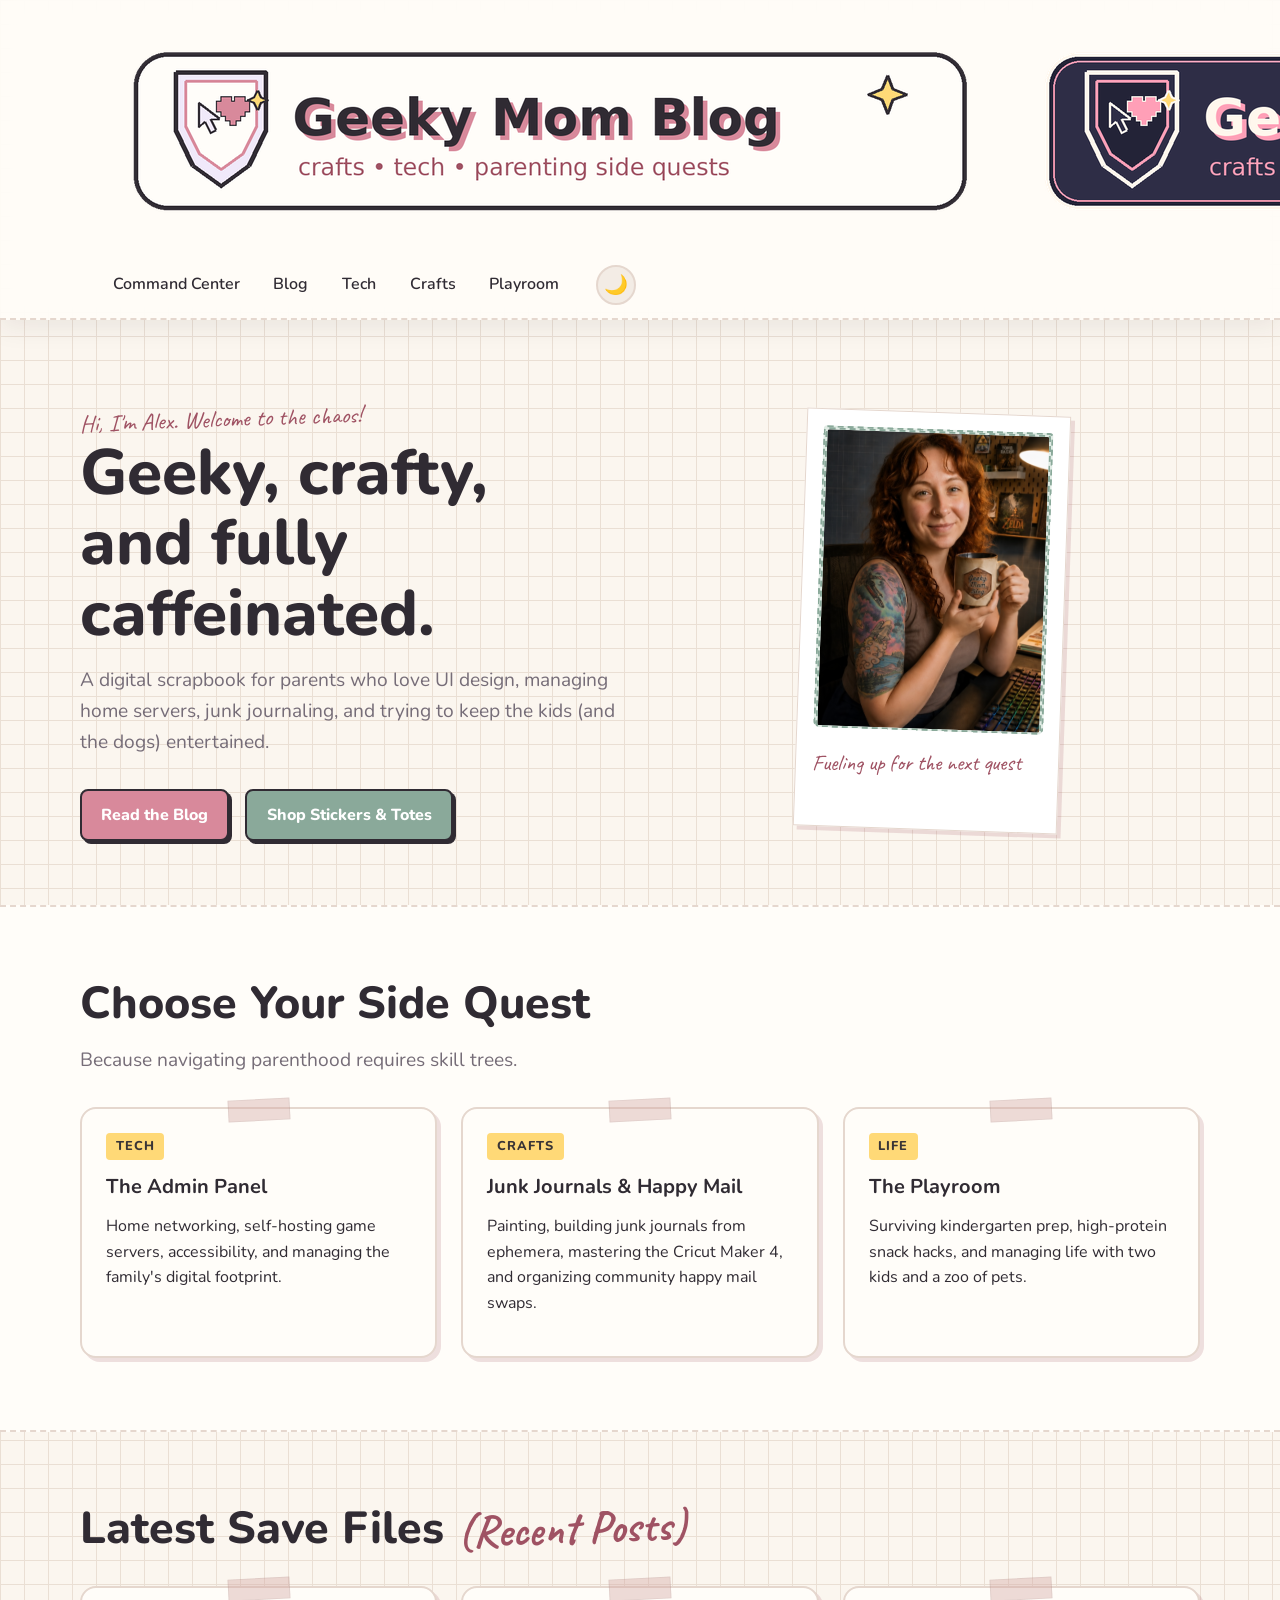
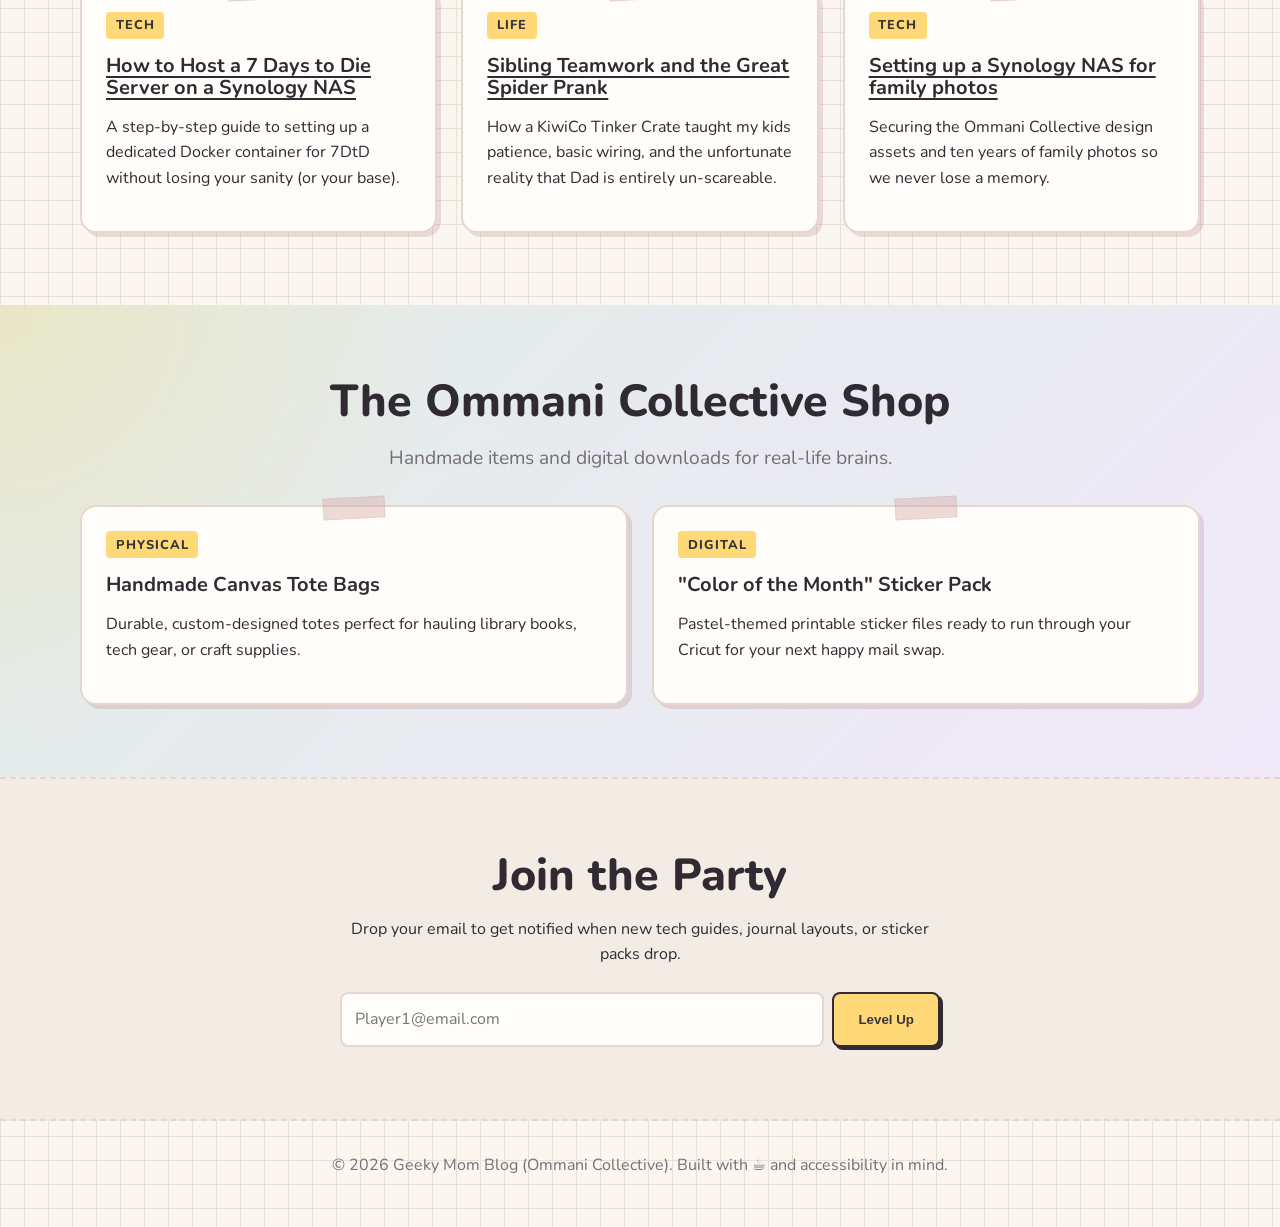
==== commit 72bac7a1: "Enhance site logo with responsive images Updated site logo to include images for light and dark them" ====
--- a/index.html
+++ b/index.html
@@ -15,9 +15,20 @@
 
   <header>
     <div class="nav-wrap">
-      <a class="site-logo" href="index.html">
-        <span class="logo-mark" aria-hidden="true">GM</span>
-        <span>Geeky Mom Blog</span>
+      <a class="site-logo logo-link" href="index.html" aria-label="Geeky Mom Blog home">
+        <img
+          src="images/final-header-websize.png"
+          alt=""
+          class="site-logo-img logo-light"
+          aria-hidden="true"
+        >
+      
+        <img
+          src="images/final-header-dark-websize.png"
+          alt=""
+          class="site-logo-img logo-dark"
+          aria-hidden="true"
+        >
       </a>
 
       <nav aria-label="Main navigation">
--- a/assets/css/styles.css
+++ b/assets/css/styles.css
@@ -596,3 +596,359 @@
     align-items: flex-start;
   }
 }
+
+/* =========================================================
+   Long-form tutorial/article pages
+   ========================================================= */
+
+.article-page-section {
+  padding-top: 3rem;
+}
+
+.article-container {
+  max-width: 920px;
+  margin: 0 auto;
+  background: var(--surface);
+  border: 2px solid var(--border);
+  border-radius: 22px;
+  padding: clamp(1.5rem, 4vw, 3.5rem);
+  box-shadow: var(--shadow);
+}
+
+.article-container > * {
+  max-width: 760px;
+  margin-left: auto;
+  margin-right: auto;
+}
+
+.article-container h1 {
+  max-width: 760px;
+  margin-top: 0.85rem;
+  margin-bottom: 1.4rem;
+  font-size: clamp(2.25rem, 5vw, 4.2rem);
+  line-height: 1.02;
+}
+
+.article-container .lead {
+  max-width: 760px;
+  margin-bottom: 1.75rem;
+  font-size: clamp(1.12rem, 2vw, 1.32rem);
+  line-height: 1.75;
+}
+
+.article-container p {
+  margin-bottom: 1.25rem;
+}
+
+.article-container p,
+.article-container li {
+  font-size: 1.06rem;
+  line-height: 1.78;
+}
+
+.article-container h3 {
+  max-width: 760px;
+  margin-top: 4.25rem;
+  margin-bottom: 1.15rem;
+  padding-top: 1.35rem;
+  border-top: 2px dashed var(--border);
+  font-size: clamp(1.6rem, 3vw, 2.25rem);
+}
+
+.article-container h4 {
+  max-width: 760px;
+  margin-top: 2.75rem;
+  margin-bottom: 0.85rem;
+  font-size: 1.35rem;
+  color: var(--brand-dark);
+}
+
+.article-container ul,
+.article-container ol {
+  max-width: 760px;
+  padding-left: 1.35rem;
+  margin-top: 0.75rem;
+  margin-bottom: 2rem;
+}
+
+.article-container li + li {
+  margin-top: 0.8rem;
+}
+
+.article-container code {
+  background: var(--surface-soft);
+  border: 1px solid var(--border);
+  border-radius: 7px;
+  padding: 0.12rem 0.38rem;
+  font-size: 0.92em;
+}
+
+.article-container em {
+  color: var(--muted);
+}
+
+.back-link {
+  display: inline-block;
+  margin-bottom: 1.5rem;
+  font-weight: 800;
+  text-decoration: none;
+}
+
+.back-link:hover {
+  text-decoration: underline;
+}
+
+/* Tutorial images */
+
+.tutorial-image {
+  width: min(100%, 860px);
+  max-width: 860px;
+  margin: 2.5rem auto 3.75rem;
+  border: 2px solid var(--border);
+  border-radius: 18px;
+  box-shadow: var(--shadow);
+  background: var(--surface-soft);
+}
+
+.article-container .tutorial-image {
+  max-width: 860px;
+}
+
+/* Code blocks */
+
+.code-block {
+  max-width: 760px;
+  background: var(--surface-soft);
+  border: 2px solid var(--border);
+  border-radius: 14px;
+  padding: 1rem;
+  margin: 1.75rem auto 2.25rem;
+  overflow-x: auto;
+}
+
+.code-block pre {
+  margin: 0;
+}
+
+.code-block code {
+  border: 0;
+  background: transparent;
+  padding: 0;
+}
+
+/* Callouts */
+
+.article-container .callout {
+  max-width: 800px;
+  margin: 2.75rem auto;
+  padding: clamp(1.25rem, 3vw, 2rem);
+  border: 2px solid var(--border);
+  border-left-width: 8px;
+  border-radius: 18px;
+  box-shadow: var(--shadow);
+}
+
+.article-container .callout h4 {
+  margin-top: 0;
+  margin-bottom: 0.75rem;
+  color: var(--ink);
+  font-size: clamp(1.25rem, 2.6vw, 1.8rem);
+}
+
+.article-container .callout p:last-child,
+.article-container .callout ul:last-child,
+.article-container .callout ol:last-child {
+  margin-bottom: 0;
+}
+
+.callout-info {
+  background:
+    radial-gradient(circle at top left, rgba(139, 185, 214, 0.22), transparent 34%),
+    var(--surface-soft);
+  border-left-color: var(--blue);
+}
+
+.callout-warning {
+  background:
+    radial-gradient(circle at top left, rgba(255, 216, 107, 0.32), transparent 34%),
+    linear-gradient(135deg, #fff4c7, #ffe2d8);
+  border-left-color: #d9822b;
+}
+
+.callout-danger {
+  background:
+    radial-gradient(circle at top left, rgba(255, 159, 183, 0.3), transparent 34%),
+    linear-gradient(135deg, #ffe0e8, #fff0d8);
+  border-left-color: #c4455c;
+}
+
+.callout-success {
+  background:
+    radial-gradient(circle at top left, rgba(127, 215, 196, 0.24), transparent 34%),
+    linear-gradient(135deg, #e1f5ed, #f7f0d2);
+  border-left-color: var(--accent);
+}
+
+[data-theme="dark"] .callout-info {
+  background:
+    radial-gradient(circle at top left, rgba(124, 199, 255, 0.16), transparent 34%),
+    #24283f;
+  border-left-color: var(--blue);
+}
+
+[data-theme="dark"] .callout-warning {
+  background:
+    radial-gradient(circle at top left, rgba(255, 216, 107, 0.18), transparent 34%),
+    #332b24;
+  border-left-color: var(--highlight);
+}
+
+[data-theme="dark"] .callout-danger {
+  background:
+    radial-gradient(circle at top left, rgba(255, 159, 183, 0.2), transparent 34%),
+    #3a2432;
+  border-left-color: var(--brand);
+}
+
+[data-theme="dark"] .callout-success {
+  background:
+    radial-gradient(circle at top left, rgba(127, 215, 196, 0.16), transparent 34%),
+    #233b38;
+  border-left-color: var(--accent);
+}
+
+/* Troubleshooting cards */
+
+.troubleshooting-item {
+  max-width: 800px;
+  background: var(--surface-soft);
+  border: 2px solid var(--border);
+  border-top: 6px solid var(--brand);
+  border-radius: 18px;
+  padding: 1.35rem 1.5rem;
+  margin: 1.5rem auto;
+}
+
+[data-theme="dark"] .troubleshooting-item {
+  border-top-color: var(--brand);
+}
+
+.troubleshooting-item h4 {
+  margin-top: 0;
+  margin-bottom: 0.75rem;
+  color: var(--ink);
+}
+
+.troubleshooting-item ul {
+  margin-bottom: 0;
+}
+
+.issue-label {
+  display: inline-block;
+  margin: 0 0 0.75rem;
+  padding: 0.25rem 0.65rem;
+  border-radius: 999px;
+  background: var(--highlight);
+  color: #302b33;
+  font-size: 0.78rem;
+  font-weight: 800;
+  letter-spacing: 0.06em;
+  text-transform: uppercase;
+}
+
+[data-theme="dark"] .issue-label {
+  background: linear-gradient(135deg, var(--highlight), var(--peach));
+  color: #171827;
+}
+.issue-heading {
+  display: flex;
+  align-items: center;
+  gap: 0.65rem;
+  margin-top: 0;
+  margin-bottom: 0.75rem;
+  color: var(--ink);
+}
+
+.issue-heading::before {
+  content: "";
+  width: 0.75rem;
+  height: 0.75rem;
+  flex: 0 0 auto;
+  border-radius: 50%;
+  background: linear-gradient(135deg, var(--brand), var(--peach));
+  box-shadow: 0 0 0 4px rgba(216, 137, 155, 0.18);
+}
+
+[data-theme="dark"] .issue-heading::before {
+  background: linear-gradient(135deg, var(--brand), var(--highlight));
+  box-shadow: 0 0 0 4px rgba(255, 159, 183, 0.18);
+}
+/* Strong final warning style */
+
+#troubleshooting + .callout-danger {
+  border: 3px solid var(--brand-dark);
+  border-left-width: 10px;
+  box-shadow: 6px 6px 0 rgba(159, 82, 99, 0.35);
+}
+
+[data-theme="dark"] #troubleshooting + .callout-danger {
+  border-color: var(--brand);
+  box-shadow: 6px 6px 0 rgba(255, 159, 183, 0.35);
+}
+/* Blog page bottom CTA refresh */
+
+.cta {
+  background:
+    radial-gradient(circle at top left, rgba(255, 217, 119, 0.32), transparent 32%),
+    radial-gradient(circle at bottom right, rgba(216, 199, 239, 0.5), transparent 34%),
+    linear-gradient(135deg, var(--lavender-soft), var(--accent-soft));
+  border-top: 2px dashed var(--border);
+  border-bottom: 2px dashed var(--border);
+  text-align: center;
+}
+
+[data-theme="dark"] .cta {
+  background:
+    radial-gradient(circle at top left, rgba(255, 216, 107, 0.18), transparent 30%),
+    radial-gradient(circle at bottom right, rgba(127, 215, 196, 0.18), transparent 34%),
+    linear-gradient(135deg, #201d35, #263f46);
+}
+
+.cta .lead {
+  margin-left: auto;
+  margin-right: auto;
+}
+
+/* Article mobile refinements */
+
+@media (max-width: 700px) {
+  section {
+    padding: 3rem 1rem;
+  }
+
+  .article-container {
+    padding: 1.25rem;
+    border-radius: 18px;
+  }
+
+  .article-container h1 {
+    font-size: clamp(2rem, 12vw, 3rem);
+  }
+
+  .article-container p,
+  .article-container li {
+    font-size: 1rem;
+    line-height: 1.72;
+  }
+
+  .tutorial-image {
+    margin: 2rem auto 3rem;
+    border-radius: 14px;
+  }
+
+  .article-container .callout,
+  .troubleshooting-item {
+    margin: 2rem auto;
+    padding: 1.15rem;
+  }
+}
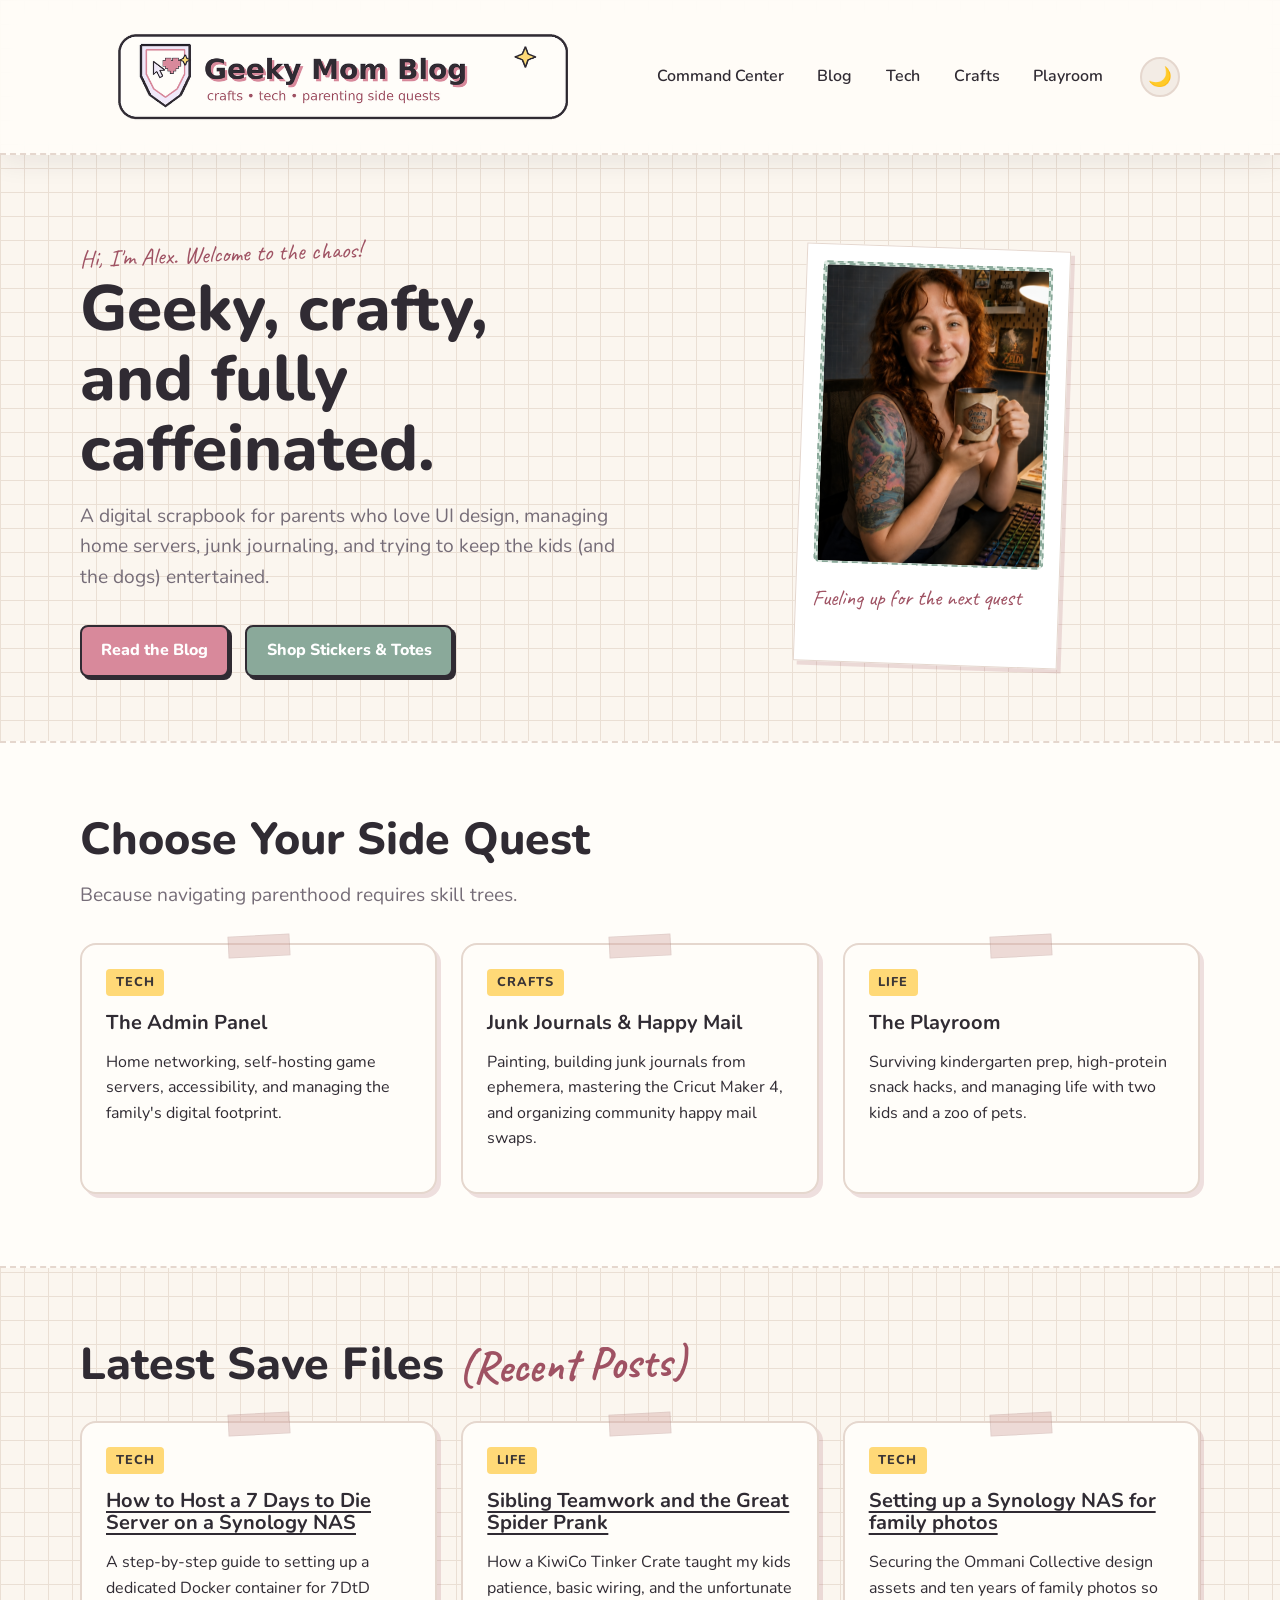
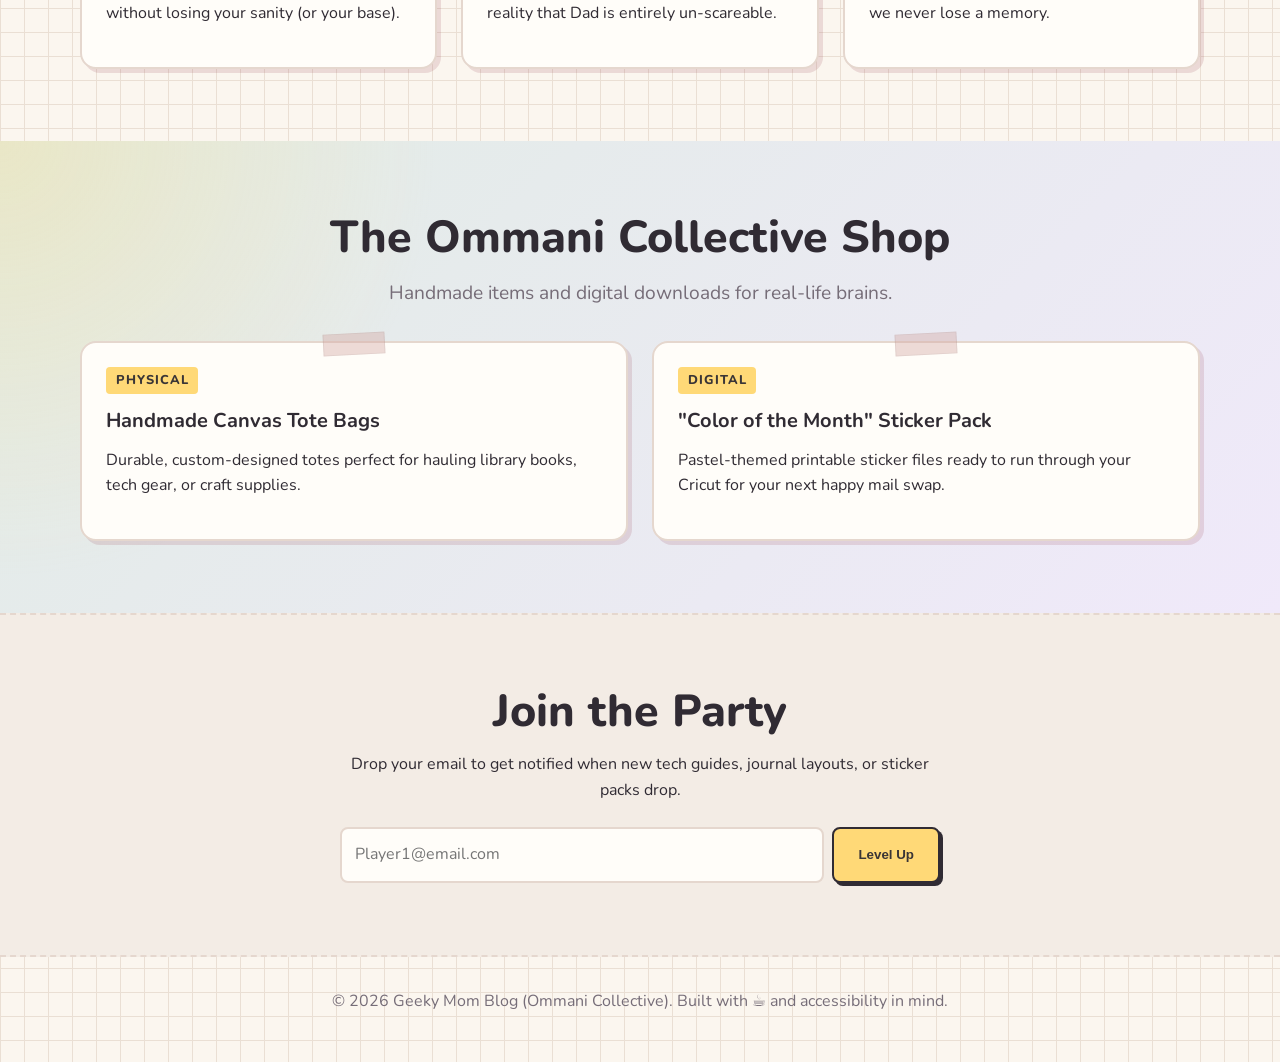
==== commit 7b0ef16d: "Add Google Analytics tracking script to index.html" ====
--- a/index.html
+++ b/index.html
@@ -5,6 +5,15 @@
   <meta name="viewport" content="width=device-width, initial-scale=1.0" />
   <meta name="description" content="Geeky Mom Blog - A cozy, practical resource for parents who love tech, gaming, crafts, and making real life manageable." />
   <title>Geeky Mom Blog | By Alex</title>
+  
+  <!-- Google Analytics -->
+  <script async src="https://www.googletagmanager.com/gtag/js?id=G-XXXXXXXXXX"></script>
+  <script>
+    window.dataLayer = window.dataLayer || [];
+    function gtag(){dataLayer.push(arguments);}
+    gtag('js', new Date());
+    gtag('config', 'G-XXXXXXXXXX');
+  </script>
   
   <link rel="preconnect" href="https://fonts.googleapis.com">
   <link rel="preconnect" href="https://fonts.gstatic.com" crossorigin>
--- a/assets/css/styles.css
+++ b/assets/css/styles.css
@@ -197,7 +197,66 @@
   border: 2px solid var(--ink);
   box-shadow: 2px 2px 0px var(--ink);
 }
-
+.logo-link {
+  display: inline-block;
+  position: relative;
+  width: clamp(260px, 38vw, 520px);
+  height: auto;
+  text-decoration: none;
+  color: var(--ink);
+  flex-shrink: 0;
+}
+
+.site-logo-img {
+  width: 100%;
+  height: auto;
+  display: block;
+}
+
+/* Default: show light logo only */
+.logo-dark {
+  display: none !important;
+}
+
+.logo-light {
+  display: block !important;
+}
+
+/* Dark mode: show dark logo only */
+html[data-theme="dark"] .logo-light,
+body[data-theme="dark"] .logo-light {
+  display: none !important;
+}
+
+html[data-theme="dark"] .logo-dark,
+body[data-theme="dark"] .logo-dark {
+  display: block !important;
+}
+.nav-wrap {
+  max-width: var(--max-width);
+  margin: 0 auto;
+  padding: 0.8rem 1.25rem;
+  display: flex;
+  align-items: center;
+  justify-content: space-between;
+  flex-wrap: wrap;
+  gap: 1rem;
+}
+
+@media (max-width: 900px) {
+  .nav-wrap {
+    justify-content: center;
+  }
+
+  .logo-link {
+    width: min(88vw, 520px);
+  }
+
+  nav {
+    width: 100%;
+    justify-content: center;
+  }
+}
 nav {
   display: flex;
   align-items: center;
@@ -597,6 +656,11 @@
   }
 }
 
+@media (max-width: 700px) {
+  .site-logo-img {
+    width: min(78vw, 340px);
+  }
+}
 /* =========================================================
    Long-form tutorial/article pages
    ========================================================= */
